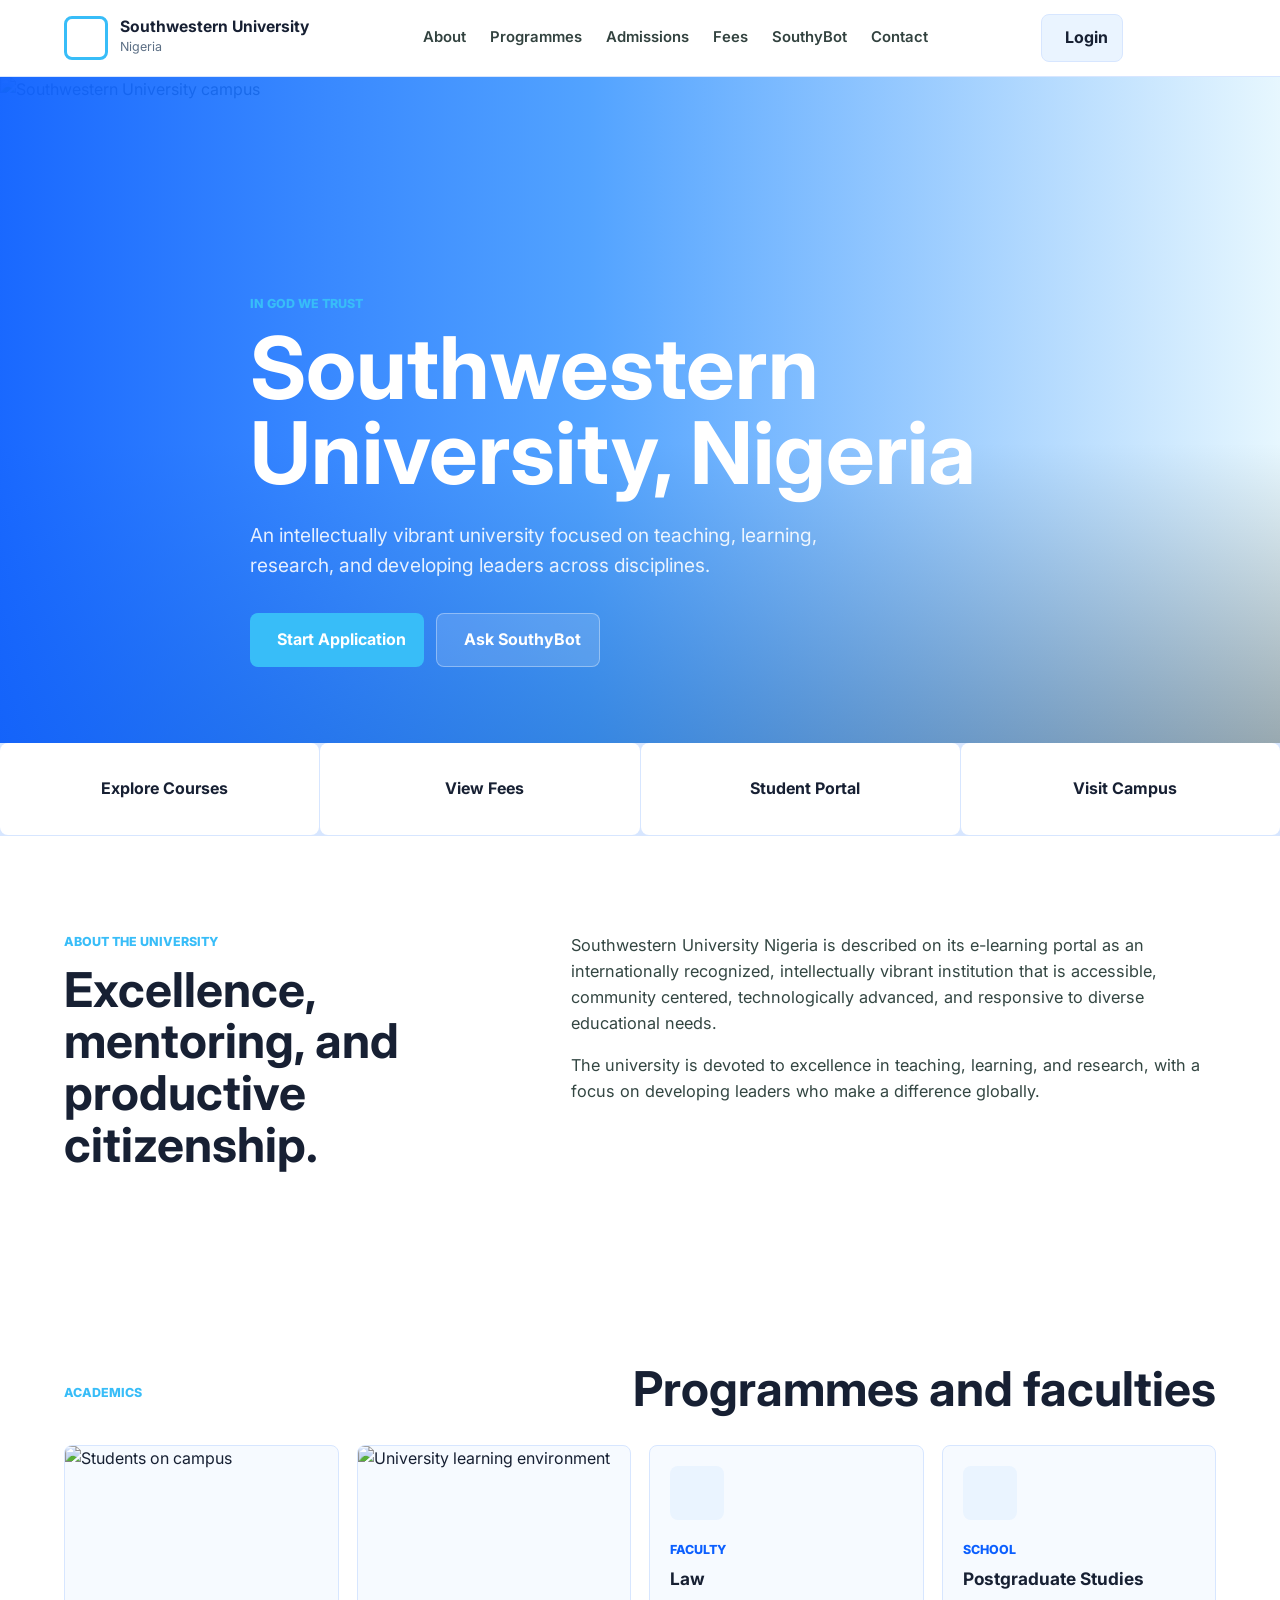
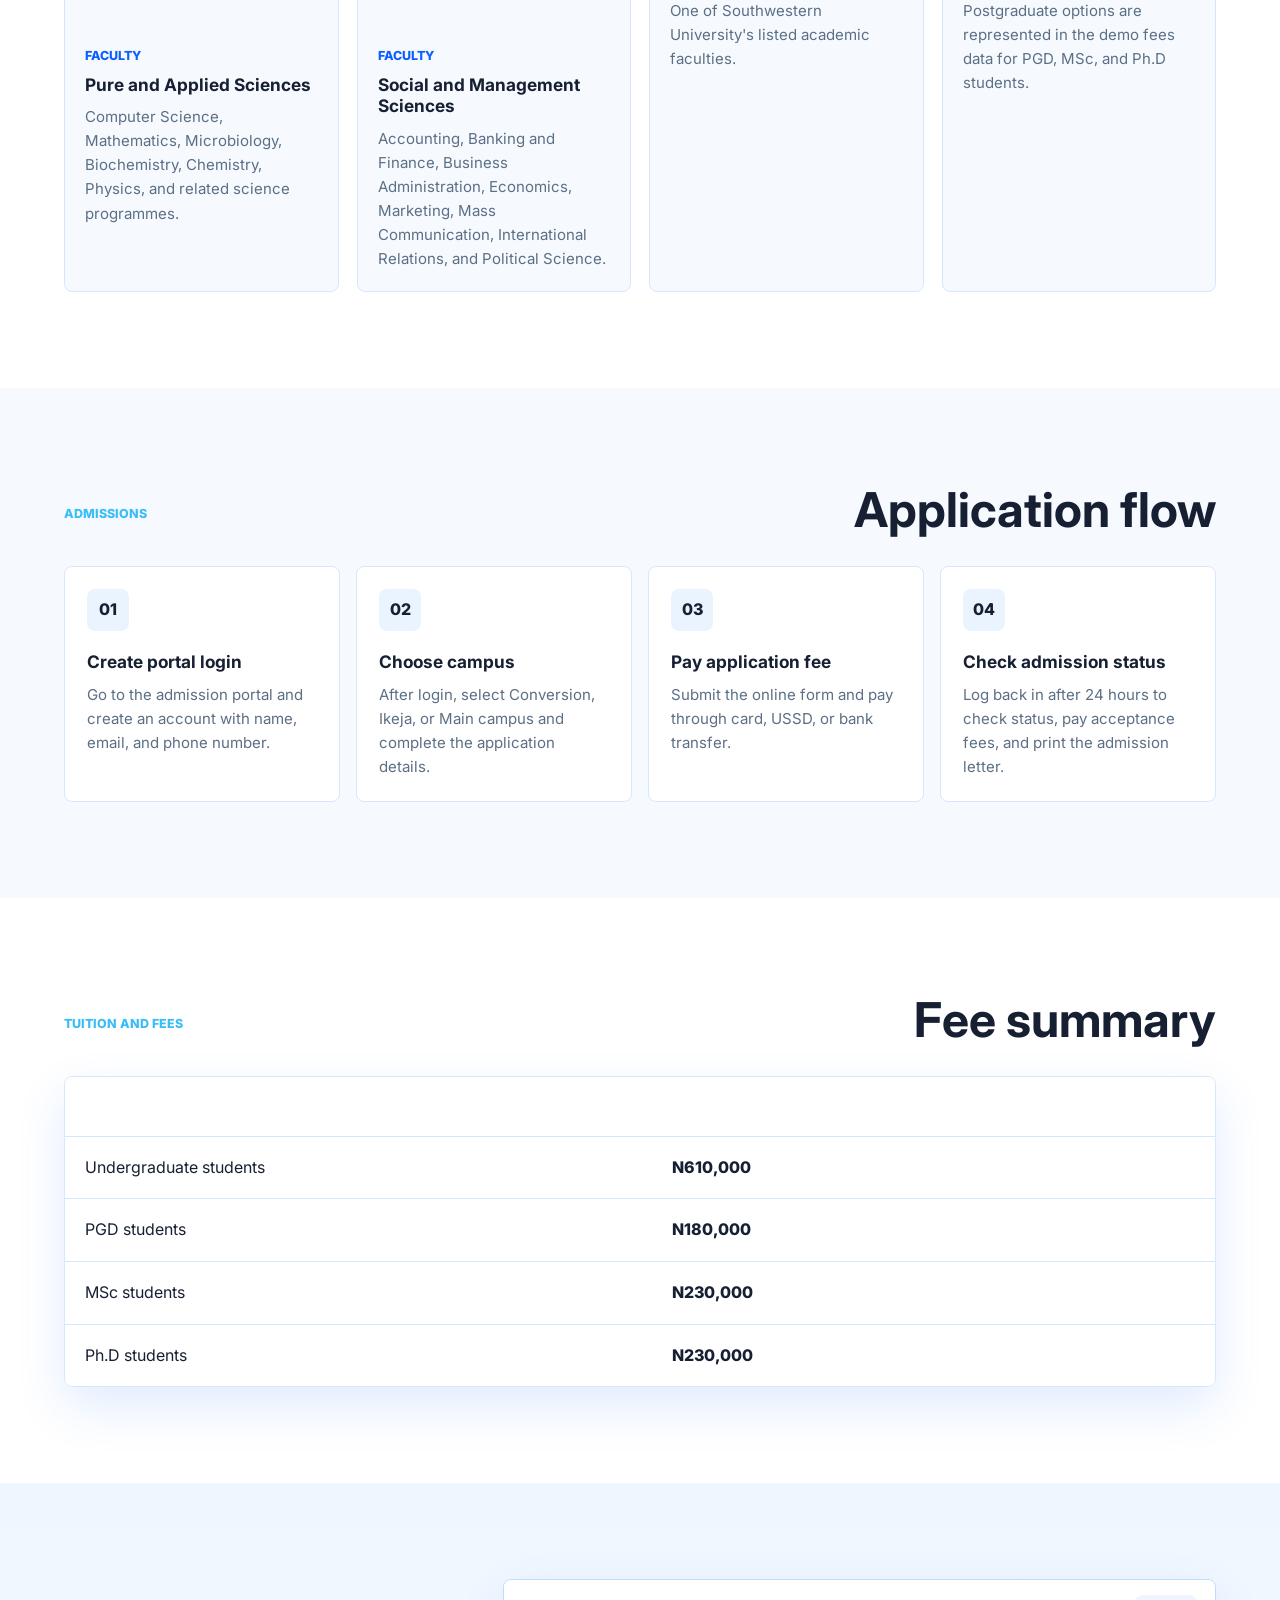
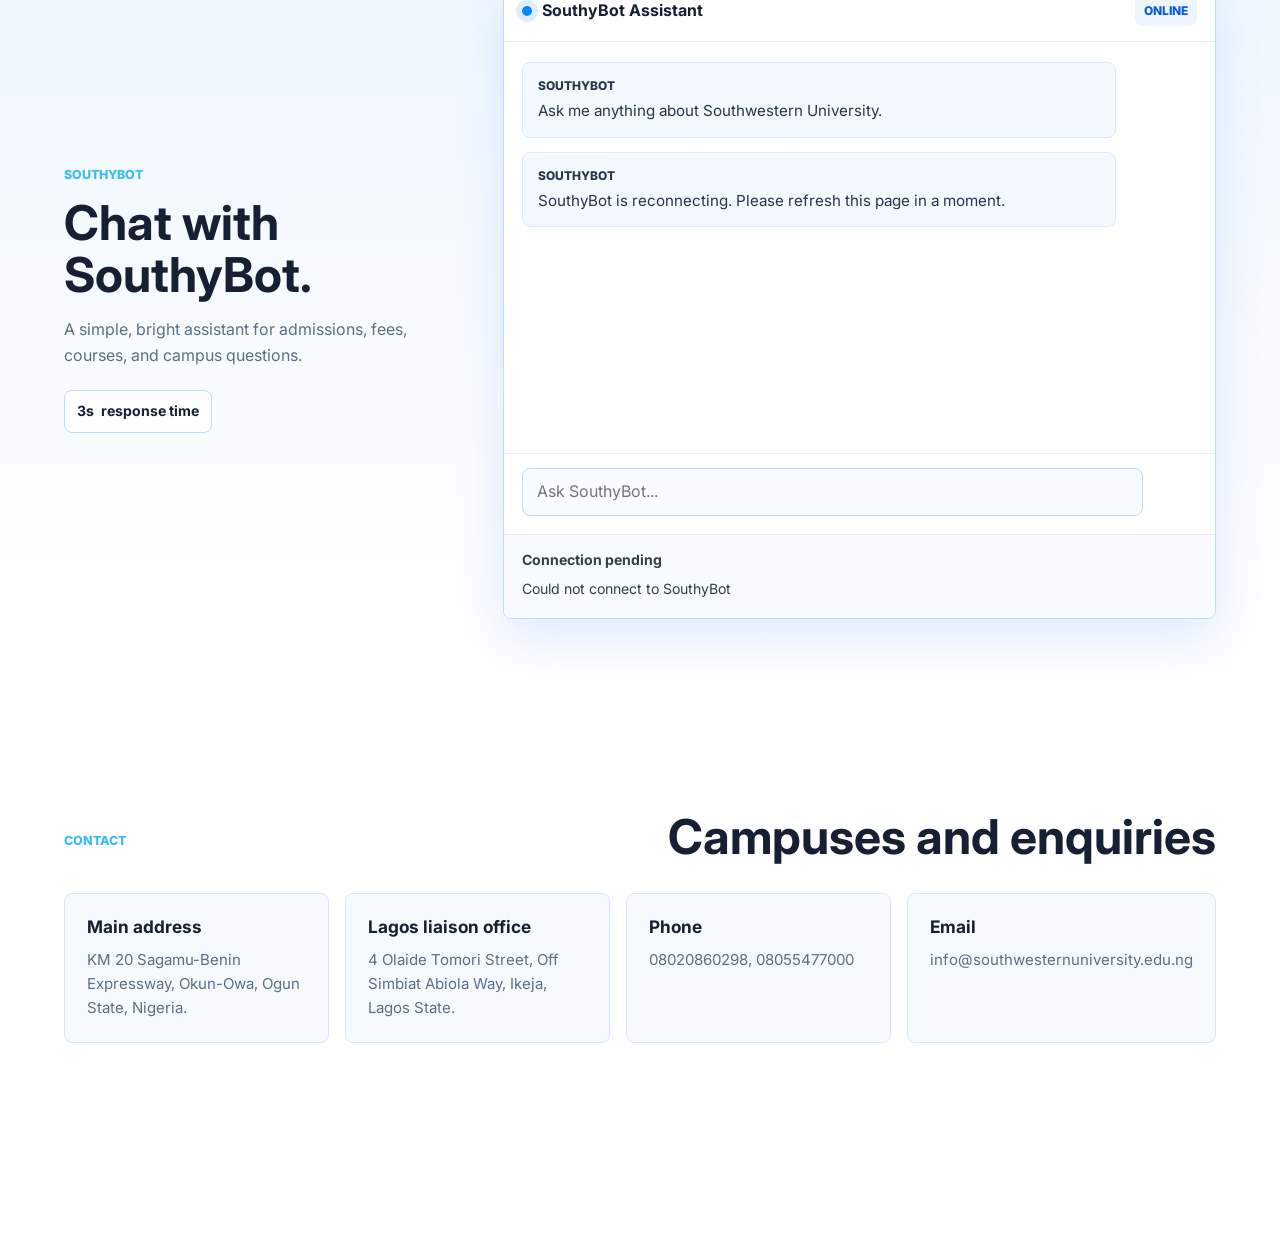
==== index.html @ b20a7223 "Add files via upload" ====
<!doctype html>
<html lang="en">
  <head>
    <meta charset="utf-8" />
    <meta name="viewport" content="width=device-width, initial-scale=1" />
    <title>Southwestern University, Nigeria</title>
    <meta
      name="description"
      content="Demo frontend for Southwestern University, Nigeria with admissions, academics, fees, and SouthyBot."
    />
    <link rel="preconnect" href="https://fonts.googleapis.com" />
    <link rel="preconnect" href="https://fonts.gstatic.com" crossorigin />
    <link
      href="https://fonts.googleapis.com/css2?family=Inter:wght@400;500;600;700;800&display=swap"
      rel="stylesheet"
    />
    <link rel="stylesheet" href="./styles.css" />
  </head>
  <body>
    <header class="site-header" data-header>
      <a class="brand" href="#home" aria-label="Southwestern University home">
        <span class="brand-mark">SU</span>
        <span>
          <strong>Southwestern University</strong>
          <small>Nigeria</small>
        </span>
      </a>

      <button class="icon-button nav-toggle" type="button" aria-label="Open navigation" data-nav-toggle>
        <i data-lucide="menu"></i>
      </button>

      <nav class="site-nav" data-nav>
        <a href="#about">About</a>
        <a href="#programmes">Programmes</a>
        <a href="#admissions">Admissions</a>
        <a href="#fees">Fees</a>
        <a href="#southybot">SouthyBot</a>
        <a href="#contact">Contact</a>
      </nav>

      <div class="header-actions">
        <a class="portal-link" href="./login.html">
          <i data-lucide="log-in"></i>
          Login
        </a>
        <a class="apply-link" href="https://mysun.edu.ng" target="_blank" rel="noreferrer">
          <i data-lucide="external-link"></i>
          Apply
        </a>
      </div>
    </header>

    <main>
      <section class="hero" id="home">
        <img
          class="hero-image"
          src="https://southwesternuniversity.edu.ng/wp-content/uploads/2018/07/home_slide1.jpg"
          alt="Southwestern University campus"
        />
        <div class="hero-overlay"></div>
        <div class="hero-content">
          <p class="eyebrow">In God We Trust</p>
          <h1>Southwestern University, Nigeria</h1>
          <p class="hero-copy">
            An intellectually vibrant university focused on teaching, learning, research,
            and developing leaders across disciplines.
          </p>
          <div class="hero-actions">
            <a class="primary-action" href="https://mysun.edu.ng" target="_blank" rel="noreferrer">
              <i data-lucide="send"></i>
              Start Application
            </a>
            <a class="secondary-action" href="#southybot">
              <i data-lucide="message-circle"></i>
              Ask SouthyBot
            </a>
          </div>
        </div>
      </section>

      <section class="quick-links" aria-label="Quick links">
        <a href="#programmes">
          <i data-lucide="graduation-cap"></i>
          <span>Explore Courses</span>
        </a>
        <a href="#fees">
          <i data-lucide="wallet"></i>
          <span>View Fees</span>
        </a>
        <a href="./login.html">
          <i data-lucide="log-in"></i>
          <span>Student Portal</span>
        </a>
        <a href="#contact">
          <i data-lucide="map-pin"></i>
          <span>Visit Campus</span>
        </a>
      </section>

      <section class="section split-section" id="about">
        <div>
          <p class="section-label">About the University</p>
          <h2>Excellence, mentoring, and productive citizenship.</h2>
        </div>
        <div class="about-copy">
          <p>
            Southwestern University Nigeria is described on its e-learning portal as an
            internationally recognized, intellectually vibrant institution that is
            accessible, community centered, technologically advanced, and responsive to
            diverse educational needs.
          </p>
          <p>
            The university is devoted to excellence in teaching, learning, and research,
            with a focus on developing leaders who make a difference globally.
          </p>
        </div>
      </section>

      <section class="section" id="programmes">
        <div class="section-heading">
          <p class="section-label">Academics</p>
          <h2>Programmes and faculties</h2>
        </div>

        <div class="faculty-grid">
          <article class="faculty-card">
            <img
              src="https://southwesternuniversity.edu.ng/wp-content/uploads/2018/07/feature2.jpg"
              alt="Students on campus"
            />
            <div>
              <span>Faculty</span>
              <h3>Pure and Applied Sciences</h3>
              <p>Computer Science, Mathematics, Microbiology, Biochemistry, Chemistry, Physics, and related science programmes.</p>
            </div>
          </article>

          <article class="faculty-card">
            <img
              src="https://southwesternuniversity.edu.ng/wp-content/uploads/2018/07/home_slide1.jpg"
              alt="University learning environment"
            />
            <div>
              <span>Faculty</span>
              <h3>Social and Management Sciences</h3>
              <p>Accounting, Banking and Finance, Business Administration, Economics, Marketing, Mass Communication, International Relations, and Political Science.</p>
            </div>
          </article>

          <article class="faculty-card text-card">
            <div class="faculty-icon"><i data-lucide="scale"></i></div>
            <div>
              <span>Faculty</span>
              <h3>Law</h3>
              <p>One of Southwestern University's listed academic faculties.</p>
            </div>
          </article>

          <article class="faculty-card text-card">
            <div class="faculty-icon"><i data-lucide="book-open-check"></i></div>
            <div>
              <span>School</span>
              <h3>Postgraduate Studies</h3>
              <p>Postgraduate options are represented in the demo fees data for PGD, MSc, and Ph.D students.</p>
            </div>
          </article>
        </div>
      </section>

      <section class="section admissions-section" id="admissions">
        <div class="section-heading">
          <p class="section-label">Admissions</p>
          <h2>Application flow</h2>
        </div>

        <div class="steps">
          <article>
            <span>01</span>
            <h3>Create portal login</h3>
            <p>Go to the admission portal and create an account with name, email, and phone number.</p>
          </article>
          <article>
            <span>02</span>
            <h3>Choose campus</h3>
            <p>After login, select Conversion, Ikeja, or Main campus and complete the application details.</p>
          </article>
          <article>
            <span>03</span>
            <h3>Pay application fee</h3>
            <p>Submit the online form and pay through card, USSD, or bank transfer.</p>
          </article>
          <article>
            <span>04</span>
            <h3>Check admission status</h3>
            <p>Log back in after 24 hours to check status, pay acceptance fees, and print the admission letter.</p>
          </article>
        </div>
      </section>

      <section class="section fees-section" id="fees">
        <div class="section-heading">
          <p class="section-label">Tuition and Fees</p>
          <h2>Fee summary</h2>
        </div>

        <div class="fee-table-wrap">
          <table>
            <thead>
              <tr>
                <th>Student category</th>
                <th>Tuition per semester</th>
              </tr>
            </thead>
            <tbody>
              <tr>
                <td>Undergraduate students</td>
                <td>N610,000</td>
              </tr>
              <tr>
                <td>PGD students</td>
                <td>N180,000</td>
              </tr>
              <tr>
                <td>MSc students</td>
                <td>N230,000</td>
              </tr>
              <tr>
                <td>Ph.D students</td>
                <td>N230,000</td>
              </tr>
            </tbody>
          </table>
        </div>
      </section>

      <section class="section bot-section" id="southybot">
        <div class="bot-copy">
          <p class="section-label">SouthyBot</p>
          <h2>Chat with SouthyBot.</h2>
          <p>
            A simple, bright assistant for admissions, fees, courses, and campus questions.
          </p>
          <div class="bot-stats" aria-label="SouthyBot status">
            <span><strong>3s</strong> response time</span>
          </div>
        </div>

        <div class="bot-panel" aria-label="SouthyBot demo panel">
          <div class="bot-panel-header">
            <div>
              <span class="status-dot"></span>
              <strong>SouthyBot Assistant</strong>
            </div>
            <span class="bot-mode">online</span>
          </div>
          <div class="chat-window" data-bot-transcript aria-live="polite">
            <article class="chat-message assistant">
              <span>SouthyBot</span>
              <p>Ask me anything about Southwestern University.</p>
            </article>
          </div>
          <div class="bot-suggestions" aria-label="Suggested questions" data-bot-suggestions></div>
          <form class="bot-form" data-bot-form>
            <div class="question-row">
              <input
                id="bot-question"
                name="question"
                type="search"
                placeholder="Ask SouthyBot..."
                autocomplete="off"
                data-bot-question
              />
              <button class="icon-button send-button" type="submit" aria-label="Ask SouthyBot">
                <i data-lucide="send"></i>
              </button>
            </div>
          </form>
          <div class="bot-context" data-bot-context>
            Ask a question to get a helpful response.
          </div>
        </div>
      </section>

      <section class="section contact-section" id="contact">
        <div class="section-heading">
          <p class="section-label">Contact</p>
          <h2>Campuses and enquiries</h2>
        </div>

        <div class="contact-grid">
          <article>
            <i data-lucide="map-pin"></i>
            <h3>Main address</h3>
            <p>KM 20 Sagamu-Benin Expressway, Okun-Owa, Ogun State, Nigeria.</p>
          </article>
          <article>
            <i data-lucide="building-2"></i>
            <h3>Lagos liaison office</h3>
            <p>4 Olaide Tomori Street, Off Simbiat Abiola Way, Ikeja, Lagos State.</p>
          </article>
          <article>
            <i data-lucide="phone"></i>
            <h3>Phone</h3>
            <p>08020860298, 08055477000</p>
          </article>
          <article>
            <i data-lucide="mail"></i>
            <h3>Email</h3>
            <p>info@southwesternuniversity.edu.ng</p>
          </article>
        </div>
      </section>
    </main>

    <footer class="site-footer">
      <div>
        <strong>Southwestern University, Nigeria</strong>
        <p>Demo frontend for the SouthyBot project.</p>
      </div>
      <div class="footer-links">
        <a href="https://southwesternuniversity.edu.ng/" target="_blank" rel="noreferrer">Official site</a>
        <a href="https://mysun.edu.ng" target="_blank" rel="noreferrer">Portal</a>
        <a href="./login.html">Demo login</a>
      </div>
    </footer>

    <script src="./script.js?v=public-ui-2"></script>
    <script
      src="https://unpkg.com/lucide@latest/dist/umd/lucide.min.js"
      async
      onload="window.lucide && window.lucide.createIcons()"
    ></script>
  </body>
</html>
---- styles.css ----
:root {
  --blue-900: #0b5fff;
  --blue-700: #006fe6;
  --gold-500: #38bdf8;
  --gold-100: #eaf4ff;
  --blue-700: #0b5fff;
  --ink: #172033;
  --muted: #5c6f85;
  --line: #d7e6ff;
  --paper: #ffffff;
  --surface: #f6faff;
  --shadow: 0 20px 50px rgba(11, 95, 255, 0.12);
}

* {
  box-sizing: border-box;
}

html {
  scroll-behavior: smooth;
}

body {
  margin: 0;
  color: var(--ink);
  background: var(--paper);
  font-family: "Inter", Arial, sans-serif;
  line-height: 1.6;
}

a {
  color: inherit;
  text-decoration: none;
}

img {
  display: block;
  max-width: 100%;
}

button,
input {
  font: inherit;
}

.site-header {
  position: sticky;
  top: 0;
  z-index: 50;
  display: grid;
  grid-template-columns: auto 1fr auto;
  align-items: center;
  gap: 24px;
  padding: 14px clamp(18px, 5vw, 64px);
  background: rgba(255, 255, 255, 0.92);
  border-bottom: 1px solid var(--line);
  backdrop-filter: blur(18px);
}

.brand {
  display: inline-flex;
  align-items: center;
  gap: 12px;
  min-width: 220px;
}

.brand-mark {
  display: grid;
  width: 44px;
  height: 44px;
  place-items: center;
  color: #ffffff;
  background: var(--green-900);
  border: 3px solid var(--gold-500);
  border-radius: 8px;
  font-weight: 800;
}

.brand strong,
.brand small {
  display: block;
}

.brand strong {
  font-size: 0.98rem;
  line-height: 1.2;
}

.brand small {
  color: var(--muted);
  font-size: 0.78rem;
}

.site-nav {
  display: flex;
  align-items: center;
  justify-content: center;
  gap: clamp(12px, 2vw, 24px);
  color: #32423f;
  font-size: 0.93rem;
  font-weight: 600;
}

.site-nav a {
  padding: 8px 0;
}

.site-nav a:hover,
.site-nav a:focus-visible {
  color: var(--green-700);
}

.header-actions,
.apply-link,
.portal-link,
.primary-action,
.secondary-action,
.quick-links a {
  display: inline-flex;
  align-items: center;
  justify-content: center;
  gap: 9px;
  border-radius: 8px;
  font-weight: 700;
}

.header-actions {
  gap: 10px;
}

.apply-link {
  padding: 10px 14px;
  color: #ffffff;
  background: var(--green-900);
}

.portal-link {
  padding: 10px 14px;
  color: var(--green-900);
  background: var(--gold-100);
  border: 1px solid var(--line);
}

.apply-link svg,
.portal-link svg,
.primary-action svg,
.secondary-action svg,
.quick-links svg,
.icon-button svg {
  width: 18px;
  height: 18px;
  stroke-width: 2.2;
}

.icon-button {
  display: inline-grid;
  width: 44px;
  height: 44px;
  place-items: center;
  color: var(--ink);
  background: var(--surface);
  border: 1px solid var(--line);
  border-radius: 8px;
  cursor: pointer;
}

.nav-toggle {
  display: none;
}

.hero {
  position: relative;
  min-height: 74vh;
  display: grid;
  align-items: end;
  overflow: hidden;
  background:
    linear-gradient(135deg, var(--green-900), #0077ff 45%, #38bdf8),
    var(--green-900);
}

.hero-image {
  position: absolute;
  inset: 0;
  width: 100%;
  height: 100%;
  object-fit: cover;
  opacity: 0.62;
}

.hero-overlay {
  position: absolute;
  inset: 0;
  background:
    linear-gradient(90deg, rgba(11, 95, 255, 0.94) 0%, rgba(0, 119, 255, 0.68) 46%, rgba(56, 189, 248, 0.12) 100%),
    linear-gradient(0deg, rgba(0, 0, 0, 0.35), transparent 45%);
}

.hero-content {
  position: relative;
  z-index: 1;
  width: min(780px, calc(100% - 36px));
  margin: 0 auto;
  padding: 92px 0 76px;
  color: #ffffff;
}

.eyebrow,
.section-label {
  margin: 0 0 12px;
  color: var(--gold-500);
  font-size: 0.78rem;
  font-weight: 800;
  text-transform: uppercase;
  letter-spacing: 0;
}

.hero h1 {
  max-width: 760px;
  margin: 0;
  font-size: clamp(2.4rem, 8vw, 5.4rem);
  line-height: 0.98;
}

.hero-copy {
  max-width: 620px;
  margin: 24px 0 0;
  color: rgba(255, 255, 255, 0.88);
  font-size: clamp(1rem, 2.4vw, 1.2rem);
}

.hero-actions {
  display: flex;
  flex-wrap: wrap;
  gap: 12px;
  margin-top: 32px;
}

.primary-action,
.secondary-action {
  min-height: 48px;
  padding: 13px 18px;
}

.primary-action {
  color: var(--green-900);
  background: var(--gold-500);
}

.secondary-action {
  color: #ffffff;
  background: rgba(255, 255, 255, 0.14);
  border: 1px solid rgba(255, 255, 255, 0.35);
}

.quick-links {
  display: grid;
  grid-template-columns: repeat(4, 1fr);
  gap: 1px;
  background: var(--line);
  border-bottom: 1px solid var(--line);
}

.quick-links a {
  min-height: 92px;
  color: var(--green-900);
  background: #ffffff;
  transition: background 160ms ease, color 160ms ease;
}

.quick-links a:hover,
.quick-links a:focus-visible {
  color: #ffffff;
  background: var(--green-700);
}

.section {
  padding: clamp(56px, 8vw, 96px) clamp(18px, 5vw, 64px);
}

.split-section {
  display: grid;
  grid-template-columns: minmax(240px, 0.8fr) minmax(0, 1.2fr);
  gap: clamp(28px, 6vw, 80px);
  align-items: start;
}

.section h2 {
  max-width: 760px;
  margin: 0;
  color: var(--green-900);
  font-size: clamp(1.8rem, 4vw, 3rem);
  line-height: 1.08;
}

.about-copy {
  display: grid;
  gap: 16px;
  color: #334642;
  font-size: 1.02rem;
}

.about-copy p {
  margin: 0;
}

.section-heading {
  display: flex;
  justify-content: space-between;
  align-items: end;
  gap: 24px;
  margin-bottom: 30px;
}

.faculty-grid {
  display: grid;
  grid-template-columns: repeat(4, 1fr);
  gap: 18px;
}

.faculty-card {
  min-height: 100%;
  overflow: hidden;
  background: var(--surface);
  border: 1px solid var(--line);
  border-radius: 8px;
}

.faculty-card img {
  width: 100%;
  height: 180px;
  object-fit: cover;
  background: var(--green-900);
}

.faculty-card div:last-child {
  padding: 20px;
}

.faculty-card span {
  display: block;
  margin-bottom: 8px;
  color: var(--blue-700);
  font-size: 0.78rem;
  font-weight: 800;
  text-transform: uppercase;
}

.faculty-card h3,
.steps h3,
.contact-grid h3 {
  margin: 0;
  color: var(--green-900);
  font-size: 1.08rem;
  line-height: 1.25;
}

.faculty-card p,
.steps p,
.contact-grid p {
  margin: 10px 0 0;
  color: var(--muted);
  font-size: 0.94rem;
}

.text-card {
  display: grid;
  align-content: start;
  padding-top: 20px;
}

.faculty-icon {
  display: grid;
  width: 54px;
  height: 54px;
  place-items: center;
  margin: 0 20px;
  color: var(--green-900);
  background: var(--gold-100);
  border-radius: 8px;
}

.faculty-icon svg {
  width: 24px;
  height: 24px;
}

.admissions-section,
.bot-section {
  background: var(--surface);
}

.steps {
  display: grid;
  grid-template-columns: repeat(4, 1fr);
  gap: 16px;
  counter-reset: step;
}

.steps article {
  padding: 22px;
  background: #ffffff;
  border: 1px solid var(--line);
  border-radius: 8px;
}

.steps span {
  display: inline-grid;
  width: 42px;
  height: 42px;
  place-items: center;
  margin-bottom: 20px;
  color: var(--green-900);
  background: var(--gold-100);
  border-radius: 8px;
  font-weight: 800;
}

.fees-section {
  background: #ffffff;
}

.fee-table-wrap {
  overflow: auto;
  border: 1px solid var(--line);
  border-radius: 8px;
  box-shadow: var(--shadow);
}

table {
  width: 100%;
  min-width: 560px;
  border-collapse: collapse;
  background: #ffffff;
}

th,
td {
  padding: 18px 20px;
  text-align: left;
  border-bottom: 1px solid var(--line);
}

th {
  color: #ffffff;
  background: var(--green-900);
  font-size: 0.9rem;
  text-transform: uppercase;
}

tbody tr:last-child td {
  border-bottom: 0;
}

td:last-child {
  color: var(--green-900);
  font-weight: 800;
}

.bot-section {
  display: grid;
  grid-template-columns: minmax(240px, 0.68fr) minmax(320px, 1.32fr);
  gap: clamp(24px, 6vw, 72px);
  align-items: center;
  background:
    linear-gradient(180deg, #eef6ff 0%, #ffffff 100%);
}

.bot-copy p:not(.section-label) {
  max-width: 600px;
  color: var(--muted);
}

.bot-stats {
  display: flex;
  flex-wrap: wrap;
  gap: 10px;
  margin-top: 22px;
}

.bot-stats span {
  display: inline-flex;
  align-items: center;
  gap: 7px;
  padding: 9px 12px;
  color: var(--green-900);
  background: rgba(255, 255, 255, 0.86);
  border: 1px solid #bfdbfe;
  border-radius: 8px;
  font-size: 0.88rem;
  font-weight: 700;
}

.bot-panel {
  display: grid;
  grid-template-rows: auto minmax(320px, 1fr) auto auto;
  min-height: 640px;
  padding: 0;
  background: #ffffff;
  border: 1px solid #bfdbfe;
  border-radius: 8px;
  box-shadow: var(--shadow);
  overflow: hidden;
}

.bot-panel-header {
  display: flex;
  align-items: center;
  justify-content: space-between;
  gap: 14px;
  min-height: 62px;
  padding: 0 18px;
  color: var(--green-900);
  background: #ffffff;
  border-bottom: 1px solid #e1ecff;
}

.bot-panel-header div {
  display: inline-flex;
  align-items: center;
  gap: 10px;
}

.bot-mode {
  padding: 6px 9px;
  color: #075bd8;
  background: #eef5ff;
  border-radius: 8px;
  font-size: 0.75rem;
  font-weight: 800;
  text-transform: uppercase;
}

.status-dot {
  width: 10px;
  height: 10px;
  background: #0b84ff;
  border-radius: 999px;
  box-shadow: 0 0 0 6px rgba(11, 132, 255, 0.14);
}

.bot-suggestions {
  display: flex;
  flex-wrap: wrap;
  gap: 8px;
  padding: 12px 18px 0;
}

.bot-suggestions button {
  min-height: 34px;
  padding: 7px 10px;
  color: var(--green-900);
  background: #f8fbff;
  border: 1px solid #cfe2ff;
  border-radius: 8px;
  cursor: pointer;
  font-size: 0.82rem;
  font-weight: 700;
}

.bot-suggestions button:hover,
.bot-suggestions button:focus-visible {
  color: #ffffff;
  background: var(--green-700);
  border-color: var(--green-700);
}

.bot-suggestions button:disabled {
  cursor: not-allowed;
  opacity: 0.62;
}

.chat-window {
  height: 388px;
  overflow: auto;
  display: grid;
  align-content: start;
  gap: 14px;
  padding: 20px 18px;
  background: #ffffff;
  border: 0;
}

.chat-message {
  width: min(88%, 620px);
  padding: 13px 15px;
  border-radius: 8px;
  font-size: 0.95rem;
}

.chat-message span {
  display: block;
  margin-bottom: 4px;
  font-size: 0.75rem;
  font-weight: 800;
  text-transform: uppercase;
}

.chat-message p {
  margin: 0;
  white-space: pre-line;
}

.chat-message.assistant {
  color: #26364b;
  background: #f4f8ff;
  border: 1px solid #dbeafe;
}

.chat-message.assistant span {
  color: var(--green-900);
}

.chat-message.user {
  justify-self: end;
  color: #ffffff;
  background: var(--green-900);
}

.chat-message.user span {
  color: rgba(255, 255, 255, 0.76);
}

.chat-message.thinking {
  width: auto;
}

.typing-dots {
  display: inline-flex;
  gap: 5px;
  align-items: center;
}

.typing-dots i {
  width: 7px;
  height: 7px;
  background: var(--green-900);
  border-radius: 999px;
  animation: botPulse 1.1s infinite ease-in-out;
}

.typing-dots i:nth-child(2) {
  animation-delay: 0.16s;
}

.typing-dots i:nth-child(3) {
  animation-delay: 0.32s;
}

@keyframes botPulse {
  0%,
  80%,
  100% {
    opacity: 0.3;
    transform: translateY(0);
  }

  40% {
    opacity: 1;
    transform: translateY(-3px);
  }
}

.bot-form {
  padding: 14px 18px 18px;
  background: #ffffff;
  border-top: 1px solid #e1ecff;
}

.question-row {
  display: grid;
  grid-template-columns: 1fr auto;
  gap: 10px;
}

.question-row input {
  min-width: 0;
  width: 100%;
  min-height: 48px;
  padding: 0 14px;
  color: var(--ink);
  background: #f8fbff;
  border: 1px solid #bfdbfe;
  border-radius: 8px;
}

.question-row input:focus {
  border-color: var(--green-900);
  box-shadow: 0 0 0 4px rgba(11, 95, 255, 0.12);
  outline: 0;
}

.send-button {
  color: #ffffff;
  background: var(--green-900);
  border-color: var(--green-900);
}

.bot-panel.is-busy .send-button,
.bot-panel.is-busy .question-row input {
  opacity: 0.72;
}

.send-button:disabled {
  cursor: not-allowed;
}

.bot-context {
  min-height: 82px;
  padding: 14px 18px 18px;
  color: #31423f;
  background: #f8fbff;
  border-top: 1px solid #e1ecff;
  font-size: 0.88rem;
}

.bot-context strong {
  display: block;
  margin-bottom: 6px;
  color: var(--green-900);
}

.bot-context ul {
  display: grid;
  gap: 8px;
  margin: 8px 0 0;
  padding: 0;
  list-style: none;
}

.bot-context li {
  padding: 10px;
  background: #ffffff;
  border: 1px solid #dbeafe;
  border-radius: 8px;
}

.bot-context li p {
  margin: 6px 0 0;
  color: var(--muted);
}

.bot-context span {
  display: inline-flex;
  margin-bottom: 8px;
  padding: 4px 8px;
  color: var(--blue-700);
  background: #eaf4ff;
  border-radius: 8px;
  font-size: 0.75rem;
  font-weight: 800;
  text-transform: uppercase;
}

.contact-grid {
  display: grid;
  grid-template-columns: repeat(4, 1fr);
  gap: 16px;
}

.contact-grid article {
  padding: 22px;
  background: var(--surface);
  border: 1px solid var(--line);
  border-radius: 8px;
}

.contact-grid svg {
  width: 24px;
  height: 24px;
  margin-bottom: 16px;
  color: var(--gold-500);
}

.site-footer {
  display: flex;
  justify-content: space-between;
  gap: 24px;
  padding: 28px clamp(18px, 5vw, 64px);
  color: rgba(255, 255, 255, 0.82);
  background: var(--green-900);
}

.site-footer strong {
  color: #ffffff;
}

.site-footer p {
  margin: 6px 0 0;
}

.footer-links {
  display: flex;
  align-items: center;
  gap: 18px;
  font-weight: 700;
}

.footer-links a:hover,
.footer-links a:focus-visible {
  color: var(--gold-500);
}

@media (max-width: 1040px) {
  .site-header {
    grid-template-columns: auto auto;
  }

  .nav-toggle {
    display: inline-grid;
    justify-self: end;
  }

  .site-nav,
  .header-actions {
    display: none;
  }

  .site-nav.is-open {
    display: grid;
    grid-column: 1 / -1;
    grid-template-columns: repeat(3, 1fr);
    justify-content: stretch;
    gap: 8px;
    padding-top: 12px;
  }

  .site-nav.is-open a {
    padding: 10px;
    background: var(--surface);
    border-radius: 8px;
  }

  .quick-links,
  .bot-suggestions,
  .faculty-grid,
  .steps,
  .contact-grid {
    grid-template-columns: repeat(2, 1fr);
  }

  .split-section,
  .bot-section {
    grid-template-columns: 1fr;
  }
}

@media (max-width: 680px) {
  .site-header {
    padding: 12px 16px;
  }

  .brand {
    min-width: 0;
  }

  .brand strong {
    max-width: 180px;
    font-size: 0.88rem;
  }

  .site-nav.is-open,
  .quick-links,
  .bot-suggestions,
  .faculty-grid,
  .steps,
  .contact-grid {
    grid-template-columns: 1fr;
  }

  .hero {
    min-height: 74svh;
  }

  .hero-content {
    width: calc(100% - 32px);
    padding-bottom: 48px;
  }

  .hero-actions {
    align-items: stretch;
    flex-direction: column;
  }

  .quick-links a {
    min-height: 68px;
  }

  .section-heading,
  .site-footer {
    align-items: flex-start;
    flex-direction: column;
  }

  .faculty-card img {
    height: 210px;
  }
}

.login-message.is-error {
  color: #b42318;
}

.login-message.is-success {
  color: #087443;
}

.login-submit:disabled {
  cursor: not-allowed;
  opacity: 0.72;
}

.login-page {
  min-height: 100vh;
  background: var(--surface);
}

.login-shell {
  min-height: 100vh;
  display: grid;
  grid-template-columns: minmax(360px, 0.9fr) minmax(360px, 1.1fr);
}

.login-media {
  position: relative;
  min-height: 100vh;
  overflow: hidden;
  color: #ffffff;
  background: var(--green-900);
}

.login-media img {
  position: absolute;
  inset: 0;
  width: 100%;
  height: 100%;
  object-fit: cover;
  opacity: 0.58;
}

.login-media-overlay {
  position: absolute;
  inset: 0;
  background:
    linear-gradient(180deg, rgba(11, 95, 255, 0.9), rgba(0, 119, 255, 0.5)),
    linear-gradient(90deg, rgba(11, 95, 255, 0.86), rgba(56, 189, 248, 0.24));
}

.login-media-content {
  position: relative;
  z-index: 1;
  min-height: 100vh;
  display: flex;
  flex-direction: column;
  justify-content: space-between;
  gap: 40px;
  padding: clamp(28px, 5vw, 56px);
}

.login-brand {
  color: #ffffff;
}

.login-brand small {
  color: rgba(255, 255, 255, 0.8);
}

.login-media h1 {
  max-width: 620px;
  margin: 0;
  font-size: clamp(2.1rem, 5.4vw, 4.4rem);
  line-height: 1.02;
}

.login-media p:not(.eyebrow) {
  max-width: 560px;
  margin: 20px 0 0;
  color: rgba(255, 255, 255, 0.88);
  font-size: 1.04rem;
}

.login-panel {
  display: grid;
  align-items: center;
  padding: clamp(22px, 5vw, 64px);
}

.login-card {
  width: min(100%, 520px);
  margin: 0 auto;
  padding: clamp(22px, 4vw, 34px);
  background: #ffffff;
  border: 1px solid #bfdbfe;
  border-radius: 8px;
  box-shadow: var(--shadow);
}

.login-card-header {
  margin-bottom: 22px;
}

.back-link {
  display: inline-flex;
  align-items: center;
  gap: 8px;
  margin-bottom: 22px;
  color: var(--muted);
  font-size: 0.92rem;
  font-weight: 700;
}

.back-link svg {
  width: 17px;
  height: 17px;
}

.login-card h2 {
  margin: 0;
  color: var(--green-900);
  font-size: clamp(1.8rem, 4vw, 2.5rem);
  line-height: 1.1;
}

.role-tabs {
  display: grid;
  grid-template-columns: repeat(3, 1fr);
  gap: 8px;
  margin-bottom: 22px;
}

.role-tab {
  min-height: 46px;
  display: inline-flex;
  align-items: center;
  justify-content: center;
  gap: 8px;
  color: var(--green-900);
  background: #f8fbff;
  border: 1px solid #cfe2ff;
  border-radius: 8px;
  cursor: pointer;
  font-weight: 800;
}

.role-tab.is-active {
  color: #ffffff;
  background: var(--green-900);
  border-color: var(--green-900);
}

.role-tab svg {
  width: 18px;
  height: 18px;
}

.login-form {
  display: grid;
  gap: 16px;
}

.field {
  display: grid;
  gap: 8px;
  color: var(--muted);
  font-size: 0.9rem;
  font-weight: 700;
}

.field-control {
  min-height: 52px;
  display: grid;
  grid-template-columns: auto 1fr auto;
  align-items: center;
  gap: 10px;
  padding: 0 14px;
  background: #f8fbff;
  border: 1px solid #bfdbfe;
  border-radius: 8px;
}

.field-control:focus-within {
  border-color: var(--green-900);
  box-shadow: 0 0 0 4px rgba(11, 95, 255, 0.12);
}

.field-control svg {
  width: 19px;
  height: 19px;
  color: var(--green-900);
}

.field-control input {
  width: 100%;
  min-width: 0;
  border: 0;
  outline: 0;
  color: var(--ink);
  background: transparent;
}

.field-icon-button {
  display: grid;
  width: 36px;
  height: 36px;
  place-items: center;
  color: var(--green-900);
  background: transparent;
  border: 0;
  border-radius: 8px;
  cursor: pointer;
}

.field-icon-button:hover,
.field-icon-button:focus-visible {
  background: #ffffff;
}

.form-options {
  display: flex;
  align-items: center;
  justify-content: space-between;
  gap: 14px;
  color: var(--muted);
  font-size: 0.9rem;
  font-weight: 700;
}

.remember {
  display: inline-flex;
  align-items: center;
  gap: 8px;
}

.remember input {
  width: 17px;
  height: 17px;
  accent-color: var(--green-900);
}

.form-options a,
.login-card-footer a {
  color: var(--green-900);
}

.login-submit {
  min-height: 52px;
  display: inline-flex;
  align-items: center;
  justify-content: center;
  gap: 10px;
  color: #ffffff;
  background: var(--green-900);
  border: 0;
  border-radius: 8px;
  cursor: pointer;
  font-weight: 800;
}

.login-submit svg {
  width: 19px;
  height: 19px;
}

.login-message {
  min-height: 24px;
  margin: 0;
  color: var(--green-900);
  font-size: 0.92rem;
  font-weight: 700;
}

.login-card-footer {
  display: flex;
  justify-content: center;
  gap: 8px;
  margin-top: 22px;
  padding-top: 20px;
  color: var(--muted);
  border-top: 1px solid var(--line);
  font-size: 0.92rem;
  font-weight: 700;
  text-align: center;
}

@media (max-width: 900px) {
  .login-shell {
    grid-template-columns: 1fr;
  }

  .login-media,
  .login-media-content {
    min-height: 420px;
  }
}

@media (max-width: 560px) {
  .login-panel {
    padding: 18px;
  }

  .role-tabs {
    grid-template-columns: 1fr;
  }

  .form-options,
  .login-card-footer {
    align-items: flex-start;
    flex-direction: column;
  }
}
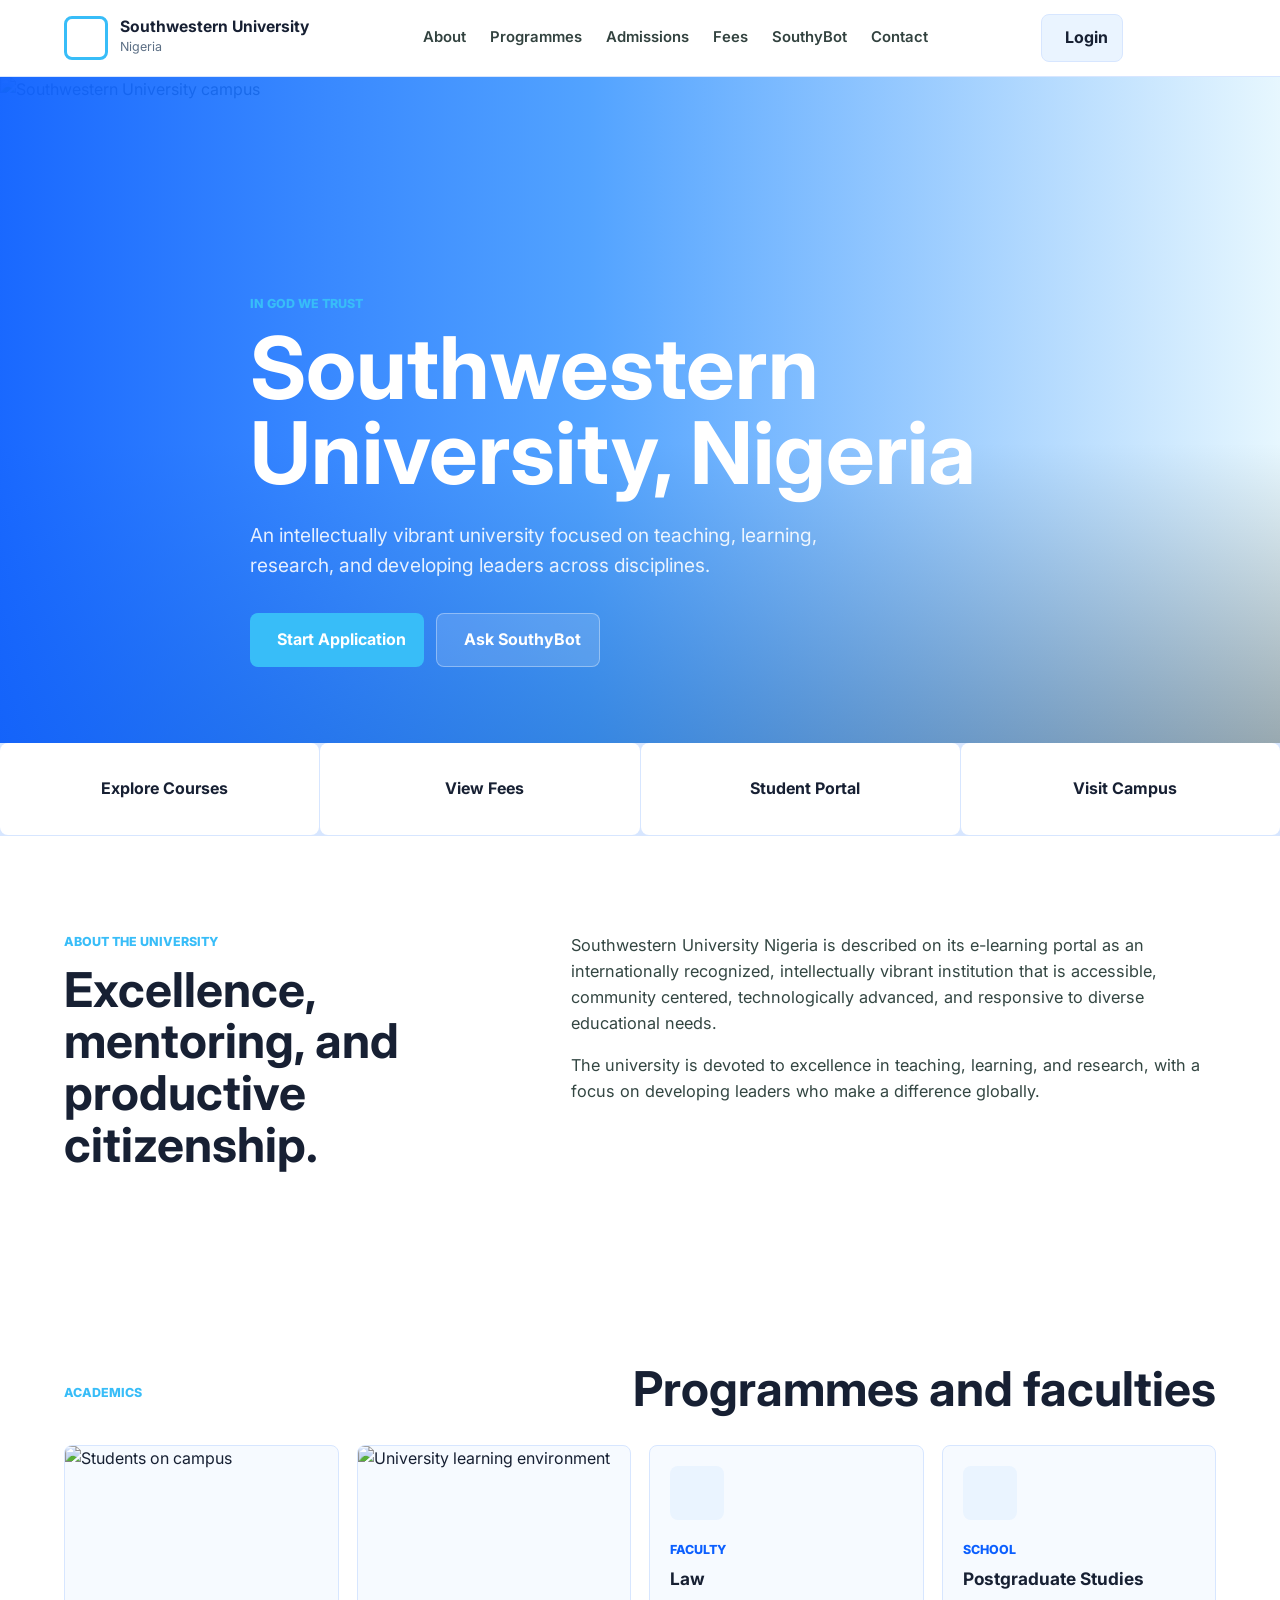
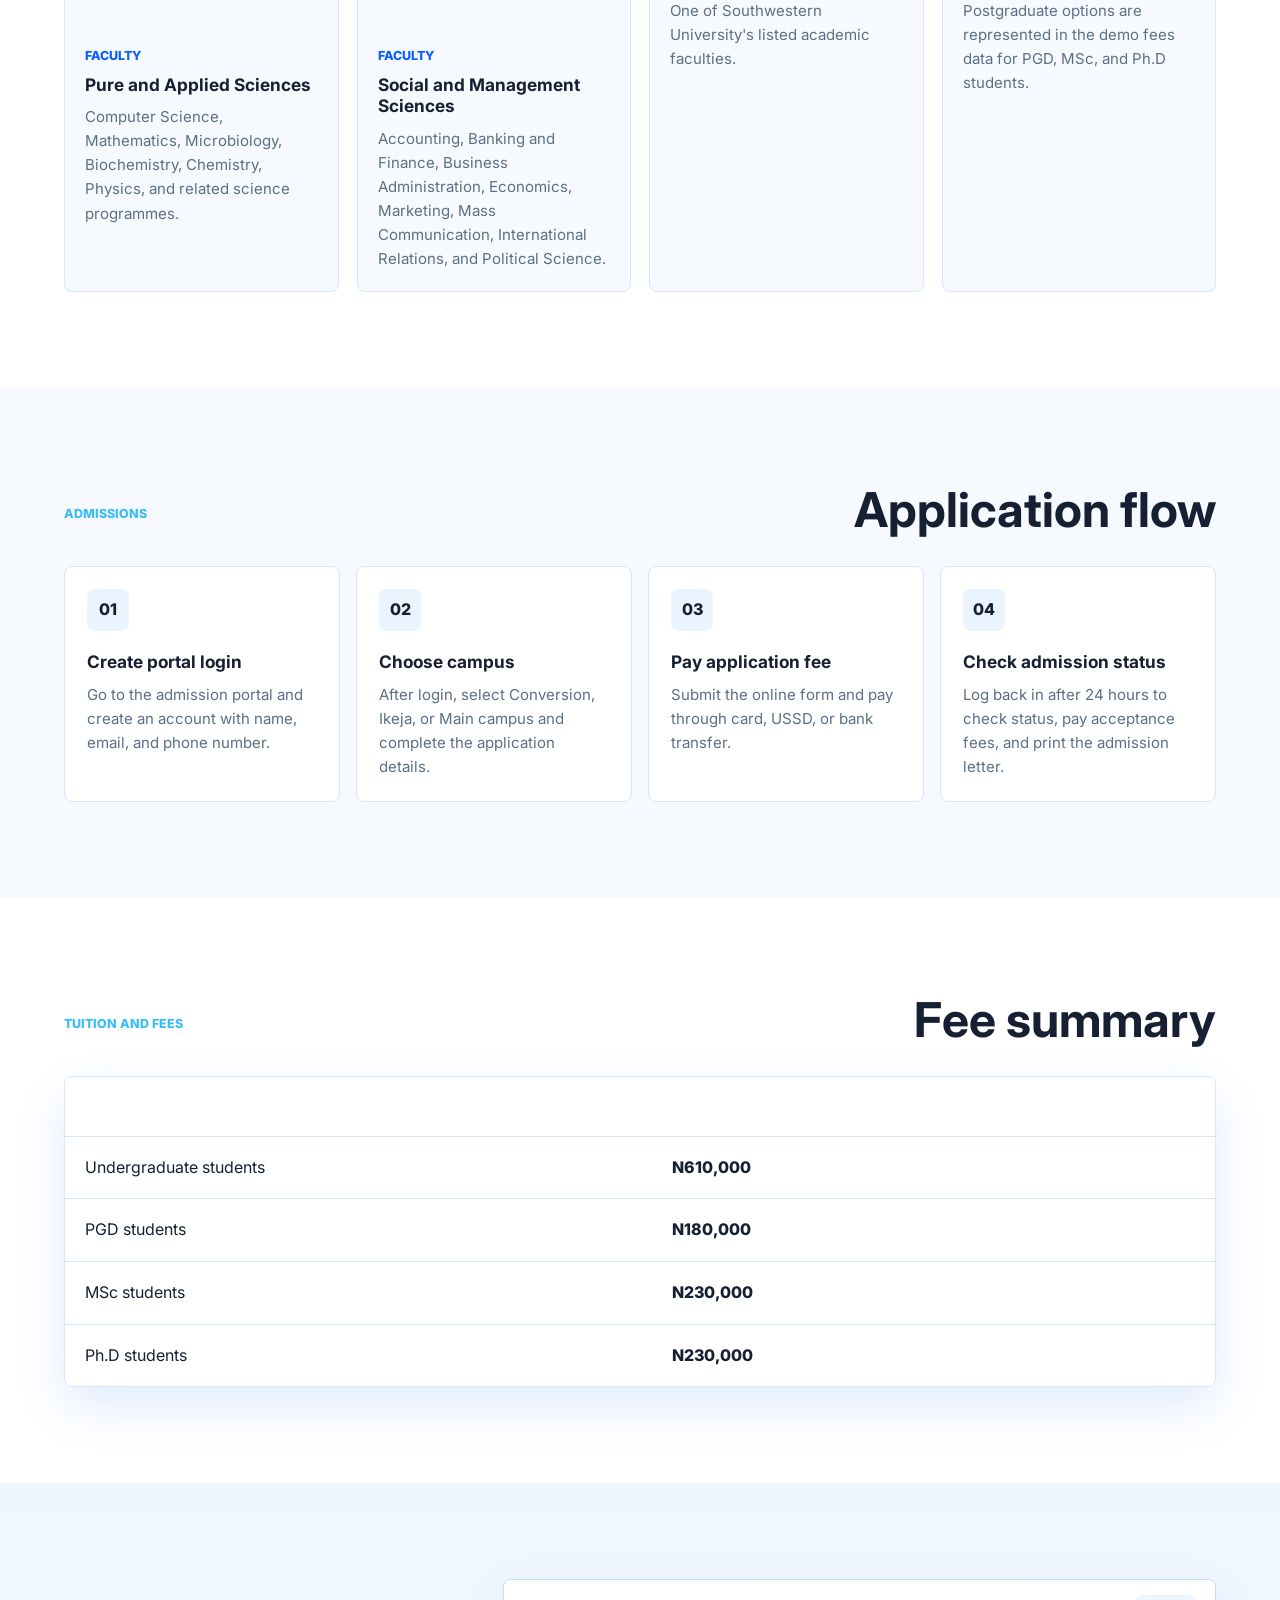
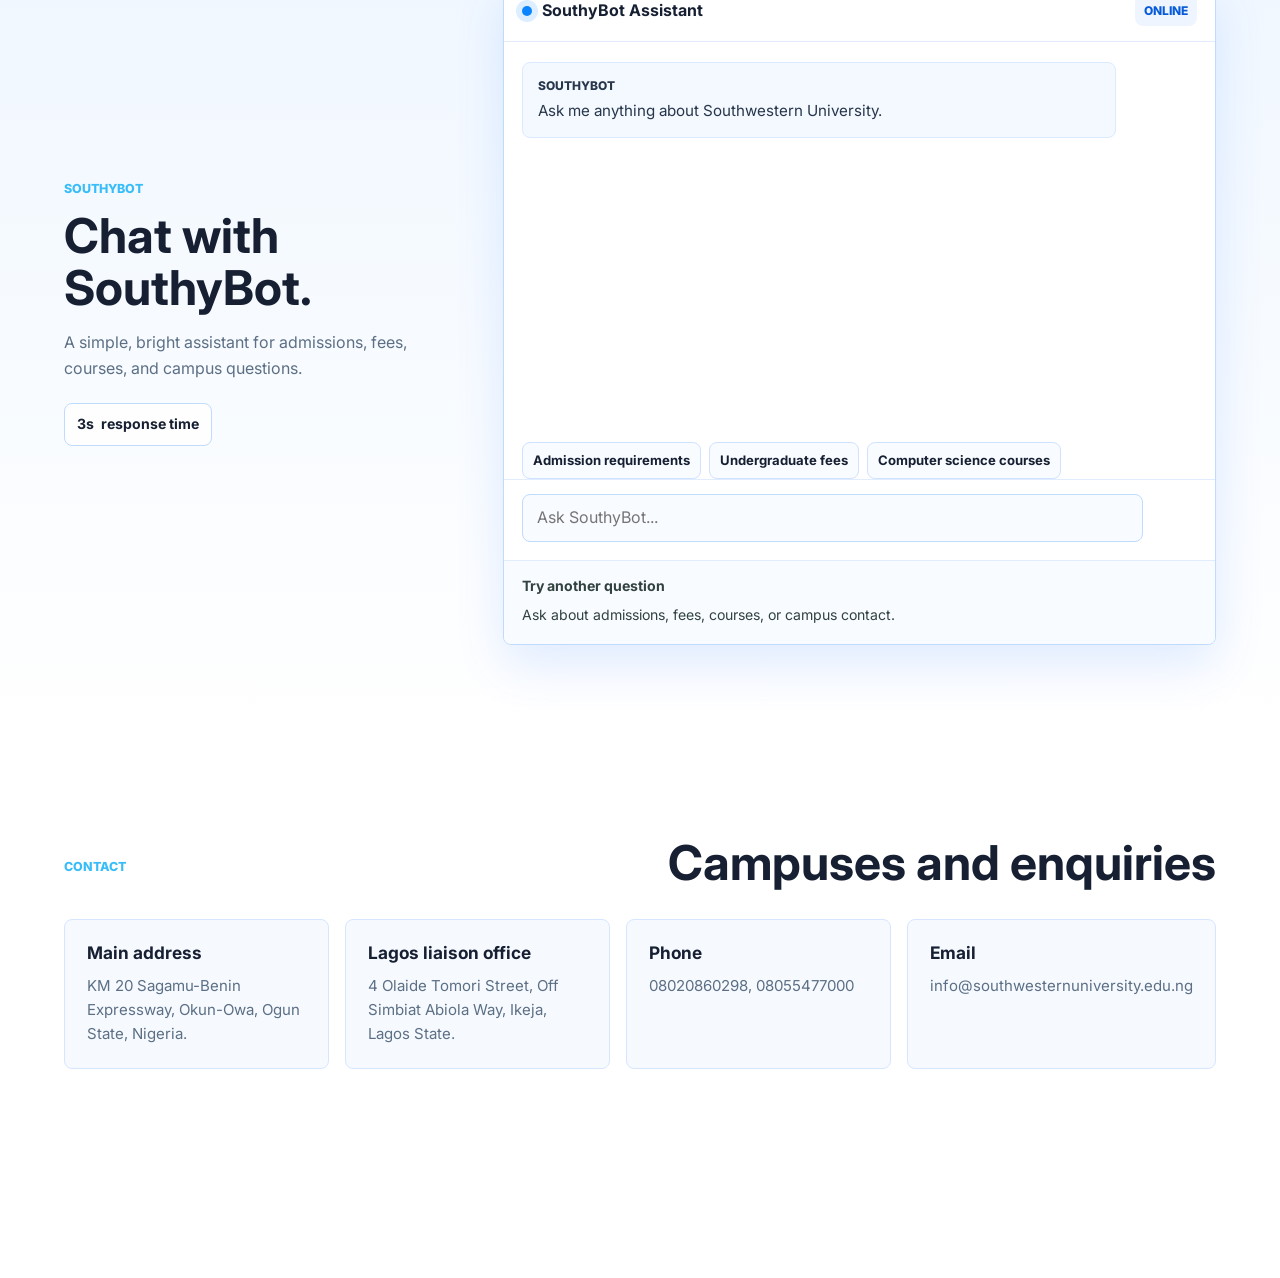
==== commit e1c78849: "Add files via upload" ====
--- a/index.html
+++ b/index.html
@@ -1,335 +1,335 @@
-<!doctype html>
-<html lang="en">
-  <head>
-    <meta charset="utf-8" />
-    <meta name="viewport" content="width=device-width, initial-scale=1" />
-    <title>Southwestern University, Nigeria</title>
-    <meta
-      name="description"
-      content="Demo frontend for Southwestern University, Nigeria with admissions, academics, fees, and SouthyBot."
-    />
-    <link rel="preconnect" href="https://fonts.googleapis.com" />
-    <link rel="preconnect" href="https://fonts.gstatic.com" crossorigin />
-    <link
-      href="https://fonts.googleapis.com/css2?family=Inter:wght@400;500;600;700;800&display=swap"
-      rel="stylesheet"
-    />
-    <link rel="stylesheet" href="./styles.css" />
-  </head>
-  <body>
-    <header class="site-header" data-header>
-      <a class="brand" href="#home" aria-label="Southwestern University home">
-        <span class="brand-mark">SU</span>
-        <span>
-          <strong>Southwestern University</strong>
-          <small>Nigeria</small>
-        </span>
-      </a>
-
-      <button class="icon-button nav-toggle" type="button" aria-label="Open navigation" data-nav-toggle>
-        <i data-lucide="menu"></i>
-      </button>
-
-      <nav class="site-nav" data-nav>
-        <a href="#about">About</a>
-        <a href="#programmes">Programmes</a>
-        <a href="#admissions">Admissions</a>
-        <a href="#fees">Fees</a>
-        <a href="#southybot">SouthyBot</a>
-        <a href="#contact">Contact</a>
-      </nav>
-
-      <div class="header-actions">
-        <a class="portal-link" href="./login.html">
-          <i data-lucide="log-in"></i>
-          Login
-        </a>
-        <a class="apply-link" href="https://mysun.edu.ng" target="_blank" rel="noreferrer">
-          <i data-lucide="external-link"></i>
-          Apply
-        </a>
-      </div>
-    </header>
-
-    <main>
-      <section class="hero" id="home">
-        <img
-          class="hero-image"
-          src="https://southwesternuniversity.edu.ng/wp-content/uploads/2018/07/home_slide1.jpg"
-          alt="Southwestern University campus"
-        />
-        <div class="hero-overlay"></div>
-        <div class="hero-content">
-          <p class="eyebrow">In God We Trust</p>
-          <h1>Southwestern University, Nigeria</h1>
-          <p class="hero-copy">
-            An intellectually vibrant university focused on teaching, learning, research,
-            and developing leaders across disciplines.
-          </p>
-          <div class="hero-actions">
-            <a class="primary-action" href="https://mysun.edu.ng" target="_blank" rel="noreferrer">
-              <i data-lucide="send"></i>
-              Start Application
-            </a>
-            <a class="secondary-action" href="#southybot">
-              <i data-lucide="message-circle"></i>
-              Ask SouthyBot
-            </a>
-          </div>
-        </div>
-      </section>
-
-      <section class="quick-links" aria-label="Quick links">
-        <a href="#programmes">
-          <i data-lucide="graduation-cap"></i>
-          <span>Explore Courses</span>
-        </a>
-        <a href="#fees">
-          <i data-lucide="wallet"></i>
-          <span>View Fees</span>
-        </a>
-        <a href="./login.html">
-          <i data-lucide="log-in"></i>
-          <span>Student Portal</span>
-        </a>
-        <a href="#contact">
-          <i data-lucide="map-pin"></i>
-          <span>Visit Campus</span>
-        </a>
-      </section>
-
-      <section class="section split-section" id="about">
-        <div>
-          <p class="section-label">About the University</p>
-          <h2>Excellence, mentoring, and productive citizenship.</h2>
-        </div>
-        <div class="about-copy">
-          <p>
-            Southwestern University Nigeria is described on its e-learning portal as an
-            internationally recognized, intellectually vibrant institution that is
-            accessible, community centered, technologically advanced, and responsive to
-            diverse educational needs.
-          </p>
-          <p>
-            The university is devoted to excellence in teaching, learning, and research,
-            with a focus on developing leaders who make a difference globally.
-          </p>
-        </div>
-      </section>
-
-      <section class="section" id="programmes">
-        <div class="section-heading">
-          <p class="section-label">Academics</p>
-          <h2>Programmes and faculties</h2>
-        </div>
-
-        <div class="faculty-grid">
-          <article class="faculty-card">
-            <img
-              src="https://southwesternuniversity.edu.ng/wp-content/uploads/2018/07/feature2.jpg"
-              alt="Students on campus"
-            />
-            <div>
-              <span>Faculty</span>
-              <h3>Pure and Applied Sciences</h3>
-              <p>Computer Science, Mathematics, Microbiology, Biochemistry, Chemistry, Physics, and related science programmes.</p>
-            </div>
-          </article>
-
-          <article class="faculty-card">
-            <img
-              src="https://southwesternuniversity.edu.ng/wp-content/uploads/2018/07/home_slide1.jpg"
-              alt="University learning environment"
-            />
-            <div>
-              <span>Faculty</span>
-              <h3>Social and Management Sciences</h3>
-              <p>Accounting, Banking and Finance, Business Administration, Economics, Marketing, Mass Communication, International Relations, and Political Science.</p>
-            </div>
-          </article>
-
-          <article class="faculty-card text-card">
-            <div class="faculty-icon"><i data-lucide="scale"></i></div>
-            <div>
-              <span>Faculty</span>
-              <h3>Law</h3>
-              <p>One of Southwestern University's listed academic faculties.</p>
-            </div>
-          </article>
-
-          <article class="faculty-card text-card">
-            <div class="faculty-icon"><i data-lucide="book-open-check"></i></div>
-            <div>
-              <span>School</span>
-              <h3>Postgraduate Studies</h3>
-              <p>Postgraduate options are represented in the demo fees data for PGD, MSc, and Ph.D students.</p>
-            </div>
-          </article>
-        </div>
-      </section>
-
-      <section class="section admissions-section" id="admissions">
-        <div class="section-heading">
-          <p class="section-label">Admissions</p>
-          <h2>Application flow</h2>
-        </div>
-
-        <div class="steps">
-          <article>
-            <span>01</span>
-            <h3>Create portal login</h3>
-            <p>Go to the admission portal and create an account with name, email, and phone number.</p>
-          </article>
-          <article>
-            <span>02</span>
-            <h3>Choose campus</h3>
-            <p>After login, select Conversion, Ikeja, or Main campus and complete the application details.</p>
-          </article>
-          <article>
-            <span>03</span>
-            <h3>Pay application fee</h3>
-            <p>Submit the online form and pay through card, USSD, or bank transfer.</p>
-          </article>
-          <article>
-            <span>04</span>
-            <h3>Check admission status</h3>
-            <p>Log back in after 24 hours to check status, pay acceptance fees, and print the admission letter.</p>
-          </article>
-        </div>
-      </section>
-
-      <section class="section fees-section" id="fees">
-        <div class="section-heading">
-          <p class="section-label">Tuition and Fees</p>
-          <h2>Fee summary</h2>
-        </div>
-
-        <div class="fee-table-wrap">
-          <table>
-            <thead>
-              <tr>
-                <th>Student category</th>
-                <th>Tuition per semester</th>
-              </tr>
-            </thead>
-            <tbody>
-              <tr>
-                <td>Undergraduate students</td>
-                <td>N610,000</td>
-              </tr>
-              <tr>
-                <td>PGD students</td>
-                <td>N180,000</td>
-              </tr>
-              <tr>
-                <td>MSc students</td>
-                <td>N230,000</td>
-              </tr>
-              <tr>
-                <td>Ph.D students</td>
-                <td>N230,000</td>
-              </tr>
-            </tbody>
-          </table>
-        </div>
-      </section>
-
-      <section class="section bot-section" id="southybot">
-        <div class="bot-copy">
-          <p class="section-label">SouthyBot</p>
-          <h2>Chat with SouthyBot.</h2>
-          <p>
-            A simple, bright assistant for admissions, fees, courses, and campus questions.
-          </p>
-          <div class="bot-stats" aria-label="SouthyBot status">
-            <span><strong>3s</strong> response time</span>
-          </div>
-        </div>
-
-        <div class="bot-panel" aria-label="SouthyBot demo panel">
-          <div class="bot-panel-header">
-            <div>
-              <span class="status-dot"></span>
-              <strong>SouthyBot Assistant</strong>
-            </div>
-            <span class="bot-mode">online</span>
-          </div>
-          <div class="chat-window" data-bot-transcript aria-live="polite">
-            <article class="chat-message assistant">
-              <span>SouthyBot</span>
-              <p>Ask me anything about Southwestern University.</p>
-            </article>
-          </div>
-          <div class="bot-suggestions" aria-label="Suggested questions" data-bot-suggestions></div>
-          <form class="bot-form" data-bot-form>
-            <div class="question-row">
-              <input
-                id="bot-question"
-                name="question"
-                type="search"
-                placeholder="Ask SouthyBot..."
-                autocomplete="off"
-                data-bot-question
-              />
-              <button class="icon-button send-button" type="submit" aria-label="Ask SouthyBot">
-                <i data-lucide="send"></i>
-              </button>
-            </div>
-          </form>
-          <div class="bot-context" data-bot-context>
-            Ask a question to get a helpful response.
-          </div>
-        </div>
-      </section>
-
-      <section class="section contact-section" id="contact">
-        <div class="section-heading">
-          <p class="section-label">Contact</p>
-          <h2>Campuses and enquiries</h2>
-        </div>
-
-        <div class="contact-grid">
-          <article>
-            <i data-lucide="map-pin"></i>
-            <h3>Main address</h3>
-            <p>KM 20 Sagamu-Benin Expressway, Okun-Owa, Ogun State, Nigeria.</p>
-          </article>
-          <article>
-            <i data-lucide="building-2"></i>
-            <h3>Lagos liaison office</h3>
-            <p>4 Olaide Tomori Street, Off Simbiat Abiola Way, Ikeja, Lagos State.</p>
-          </article>
-          <article>
-            <i data-lucide="phone"></i>
-            <h3>Phone</h3>
-            <p>08020860298, 08055477000</p>
-          </article>
-          <article>
-            <i data-lucide="mail"></i>
-            <h3>Email</h3>
-            <p>info@southwesternuniversity.edu.ng</p>
-          </article>
-        </div>
-      </section>
-    </main>
-
-    <footer class="site-footer">
-      <div>
-        <strong>Southwestern University, Nigeria</strong>
-        <p>Demo frontend for the SouthyBot project.</p>
-      </div>
-      <div class="footer-links">
-        <a href="https://southwesternuniversity.edu.ng/" target="_blank" rel="noreferrer">Official site</a>
-        <a href="https://mysun.edu.ng" target="_blank" rel="noreferrer">Portal</a>
-        <a href="./login.html">Demo login</a>
-      </div>
-    </footer>
-
-    <script src="./script.js?v=public-ui-2"></script>
-    <script
-      src="https://unpkg.com/lucide@latest/dist/umd/lucide.min.js"
-      async
-      onload="window.lucide && window.lucide.createIcons()"
-    ></script>
-  </body>
-</html>
+﻿<!doctype html>
+<html lang="en">
+  <head>
+    <meta charset="utf-8" />
+    <meta name="viewport" content="width=device-width, initial-scale=1" />
+    <title>Southwestern University, Nigeria</title>
+    <meta
+      name="description"
+      content="Demo frontend for Southwestern University, Nigeria with admissions, academics, fees, and SouthyBot."
+    />
+    <link rel="preconnect" href="https://fonts.googleapis.com" />
+    <link rel="preconnect" href="https://fonts.gstatic.com" crossorigin />
+    <link
+      href="https://fonts.googleapis.com/css2?family=Inter:wght@400;500;600;700;800&display=swap"
+      rel="stylesheet"
+    />
+    <link rel="stylesheet" href="./styles.css" />
+  </head>
+  <body>
+    <header class="site-header" data-header>
+      <a class="brand" href="#home" aria-label="Southwestern University home">
+        <span class="brand-mark">SU</span>
+        <span>
+          <strong>Southwestern University</strong>
+          <small>Nigeria</small>
+        </span>
+      </a>
+
+      <button class="icon-button nav-toggle" type="button" aria-label="Open navigation" data-nav-toggle>
+        <i data-lucide="menu"></i>
+      </button>
+
+      <nav class="site-nav" data-nav>
+        <a href="#about">About</a>
+        <a href="#programmes">Programmes</a>
+        <a href="#admissions">Admissions</a>
+        <a href="#fees">Fees</a>
+        <a href="#southybot">SouthyBot</a>
+        <a href="#contact">Contact</a>
+      </nav>
+
+      <div class="header-actions">
+        <a class="portal-link" href="./login.html">
+          <i data-lucide="log-in"></i>
+          Login
+        </a>
+        <a class="apply-link" href="https://mysun.edu.ng" target="_blank" rel="noreferrer">
+          <i data-lucide="external-link"></i>
+          Apply
+        </a>
+      </div>
+    </header>
+
+    <main>
+      <section class="hero" id="home">
+        <img
+          class="hero-image"
+          src="https://southwesternuniversity.edu.ng/wp-content/uploads/2018/07/home_slide1.jpg"
+          alt="Southwestern University campus"
+        />
+        <div class="hero-overlay"></div>
+        <div class="hero-content">
+          <p class="eyebrow">In God We Trust</p>
+          <h1>Southwestern University, Nigeria</h1>
+          <p class="hero-copy">
+            An intellectually vibrant university focused on teaching, learning, research,
+            and developing leaders across disciplines.
+          </p>
+          <div class="hero-actions">
+            <a class="primary-action" href="https://mysun.edu.ng" target="_blank" rel="noreferrer">
+              <i data-lucide="send"></i>
+              Start Application
+            </a>
+            <a class="secondary-action" href="#southybot">
+              <i data-lucide="message-circle"></i>
+              Ask SouthyBot
+            </a>
+          </div>
+        </div>
+      </section>
+
+      <section class="quick-links" aria-label="Quick links">
+        <a href="#programmes">
+          <i data-lucide="graduation-cap"></i>
+          <span>Explore Courses</span>
+        </a>
+        <a href="#fees">
+          <i data-lucide="wallet"></i>
+          <span>View Fees</span>
+        </a>
+        <a href="./login.html">
+          <i data-lucide="log-in"></i>
+          <span>Student Portal</span>
+        </a>
+        <a href="#contact">
+          <i data-lucide="map-pin"></i>
+          <span>Visit Campus</span>
+        </a>
+      </section>
+
+      <section class="section split-section" id="about">
+        <div>
+          <p class="section-label">About the University</p>
+          <h2>Excellence, mentoring, and productive citizenship.</h2>
+        </div>
+        <div class="about-copy">
+          <p>
+            Southwestern University Nigeria is described on its e-learning portal as an
+            internationally recognized, intellectually vibrant institution that is
+            accessible, community centered, technologically advanced, and responsive to
+            diverse educational needs.
+          </p>
+          <p>
+            The university is devoted to excellence in teaching, learning, and research,
+            with a focus on developing leaders who make a difference globally.
+          </p>
+        </div>
+      </section>
+
+      <section class="section" id="programmes">
+        <div class="section-heading">
+          <p class="section-label">Academics</p>
+          <h2>Programmes and faculties</h2>
+        </div>
+
+        <div class="faculty-grid">
+          <article class="faculty-card">
+            <img
+              src="https://southwesternuniversity.edu.ng/wp-content/uploads/2018/07/feature2.jpg"
+              alt="Students on campus"
+            />
+            <div>
+              <span>Faculty</span>
+              <h3>Pure and Applied Sciences</h3>
+              <p>Computer Science, Mathematics, Microbiology, Biochemistry, Chemistry, Physics, and related science programmes.</p>
+            </div>
+          </article>
+
+          <article class="faculty-card">
+            <img
+              src="https://southwesternuniversity.edu.ng/wp-content/uploads/2018/07/home_slide1.jpg"
+              alt="University learning environment"
+            />
+            <div>
+              <span>Faculty</span>
+              <h3>Social and Management Sciences</h3>
+              <p>Accounting, Banking and Finance, Business Administration, Economics, Marketing, Mass Communication, International Relations, and Political Science.</p>
+            </div>
+          </article>
+
+          <article class="faculty-card text-card">
+            <div class="faculty-icon"><i data-lucide="scale"></i></div>
+            <div>
+              <span>Faculty</span>
+              <h3>Law</h3>
+              <p>One of Southwestern University's listed academic faculties.</p>
+            </div>
+          </article>
+
+          <article class="faculty-card text-card">
+            <div class="faculty-icon"><i data-lucide="book-open-check"></i></div>
+            <div>
+              <span>School</span>
+              <h3>Postgraduate Studies</h3>
+              <p>Postgraduate options are represented in the demo fees data for PGD, MSc, and Ph.D students.</p>
+            </div>
+          </article>
+        </div>
+      </section>
+
+      <section class="section admissions-section" id="admissions">
+        <div class="section-heading">
+          <p class="section-label">Admissions</p>
+          <h2>Application flow</h2>
+        </div>
+
+        <div class="steps">
+          <article>
+            <span>01</span>
+            <h3>Create portal login</h3>
+            <p>Go to the admission portal and create an account with name, email, and phone number.</p>
+          </article>
+          <article>
+            <span>02</span>
+            <h3>Choose campus</h3>
+            <p>After login, select Conversion, Ikeja, or Main campus and complete the application details.</p>
+          </article>
+          <article>
+            <span>03</span>
+            <h3>Pay application fee</h3>
+            <p>Submit the online form and pay through card, USSD, or bank transfer.</p>
+          </article>
+          <article>
+            <span>04</span>
+            <h3>Check admission status</h3>
+            <p>Log back in after 24 hours to check status, pay acceptance fees, and print the admission letter.</p>
+          </article>
+        </div>
+      </section>
+
+      <section class="section fees-section" id="fees">
+        <div class="section-heading">
+          <p class="section-label">Tuition and Fees</p>
+          <h2>Fee summary</h2>
+        </div>
+
+        <div class="fee-table-wrap">
+          <table>
+            <thead>
+              <tr>
+                <th>Student category</th>
+                <th>Tuition per semester</th>
+              </tr>
+            </thead>
+            <tbody>
+              <tr>
+                <td>Undergraduate students</td>
+                <td>N610,000</td>
+              </tr>
+              <tr>
+                <td>PGD students</td>
+                <td>N180,000</td>
+              </tr>
+              <tr>
+                <td>MSc students</td>
+                <td>N230,000</td>
+              </tr>
+              <tr>
+                <td>Ph.D students</td>
+                <td>N230,000</td>
+              </tr>
+            </tbody>
+          </table>
+        </div>
+      </section>
+
+      <section class="section bot-section" id="southybot">
+        <div class="bot-copy">
+          <p class="section-label">SouthyBot</p>
+          <h2>Chat with SouthyBot.</h2>
+          <p>
+            A simple, bright assistant for admissions, fees, courses, and campus questions.
+          </p>
+          <div class="bot-stats" aria-label="SouthyBot status">
+            <span><strong>3s</strong> response time</span>
+          </div>
+        </div>
+
+        <div class="bot-panel" aria-label="SouthyBot demo panel">
+          <div class="bot-panel-header">
+            <div>
+              <span class="status-dot"></span>
+              <strong>SouthyBot Assistant</strong>
+            </div>
+            <span class="bot-mode">online</span>
+          </div>
+          <div class="chat-window" data-bot-transcript aria-live="polite">
+            <article class="chat-message assistant">
+              <span>SouthyBot</span>
+              <p>Ask me anything about Southwestern University.</p>
+            </article>
+          </div>
+          <div class="bot-suggestions" aria-label="Suggested questions" data-bot-suggestions></div>
+          <form class="bot-form" data-bot-form>
+            <div class="question-row">
+              <input
+                id="bot-question"
+                name="question"
+                type="search"
+                placeholder="Ask SouthyBot..."
+                autocomplete="off"
+                data-bot-question
+              />
+              <button class="icon-button send-button" type="submit" aria-label="Ask SouthyBot">
+                <i data-lucide="send"></i>
+              </button>
+            </div>
+          </form>
+          <div class="bot-context" data-bot-context>
+            Ask a question to get a helpful response.
+          </div>
+        </div>
+      </section>
+
+      <section class="section contact-section" id="contact">
+        <div class="section-heading">
+          <p class="section-label">Contact</p>
+          <h2>Campuses and enquiries</h2>
+        </div>
+
+        <div class="contact-grid">
+          <article>
+            <i data-lucide="map-pin"></i>
+            <h3>Main address</h3>
+            <p>KM 20 Sagamu-Benin Expressway, Okun-Owa, Ogun State, Nigeria.</p>
+          </article>
+          <article>
+            <i data-lucide="building-2"></i>
+            <h3>Lagos liaison office</h3>
+            <p>4 Olaide Tomori Street, Off Simbiat Abiola Way, Ikeja, Lagos State.</p>
+          </article>
+          <article>
+            <i data-lucide="phone"></i>
+            <h3>Phone</h3>
+            <p>08020860298, 08055477000</p>
+          </article>
+          <article>
+            <i data-lucide="mail"></i>
+            <h3>Email</h3>
+            <p>info@southwesternuniversity.edu.ng</p>
+          </article>
+        </div>
+      </section>
+    </main>
+
+    <footer class="site-footer">
+      <div>
+        <strong>Southwestern University, Nigeria</strong>
+        <p>Demo frontend for the SouthyBot project.</p>
+      </div>
+      <div class="footer-links">
+        <a href="https://southwesternuniversity.edu.ng/" target="_blank" rel="noreferrer">Official site</a>
+        <a href="https://mysun.edu.ng" target="_blank" rel="noreferrer">Portal</a>
+        <a href="./login.html">Demo login</a>
+      </div>
+    </footer>
+
+    <script src="./script.js?v=netlify-fallback-1"></script>
+    <script
+      src="https://unpkg.com/lucide@latest/dist/umd/lucide.min.js"
+      async
+      onload="window.lucide && window.lucide.createIcons()"
+    ></script>
+  </body>
+</html>
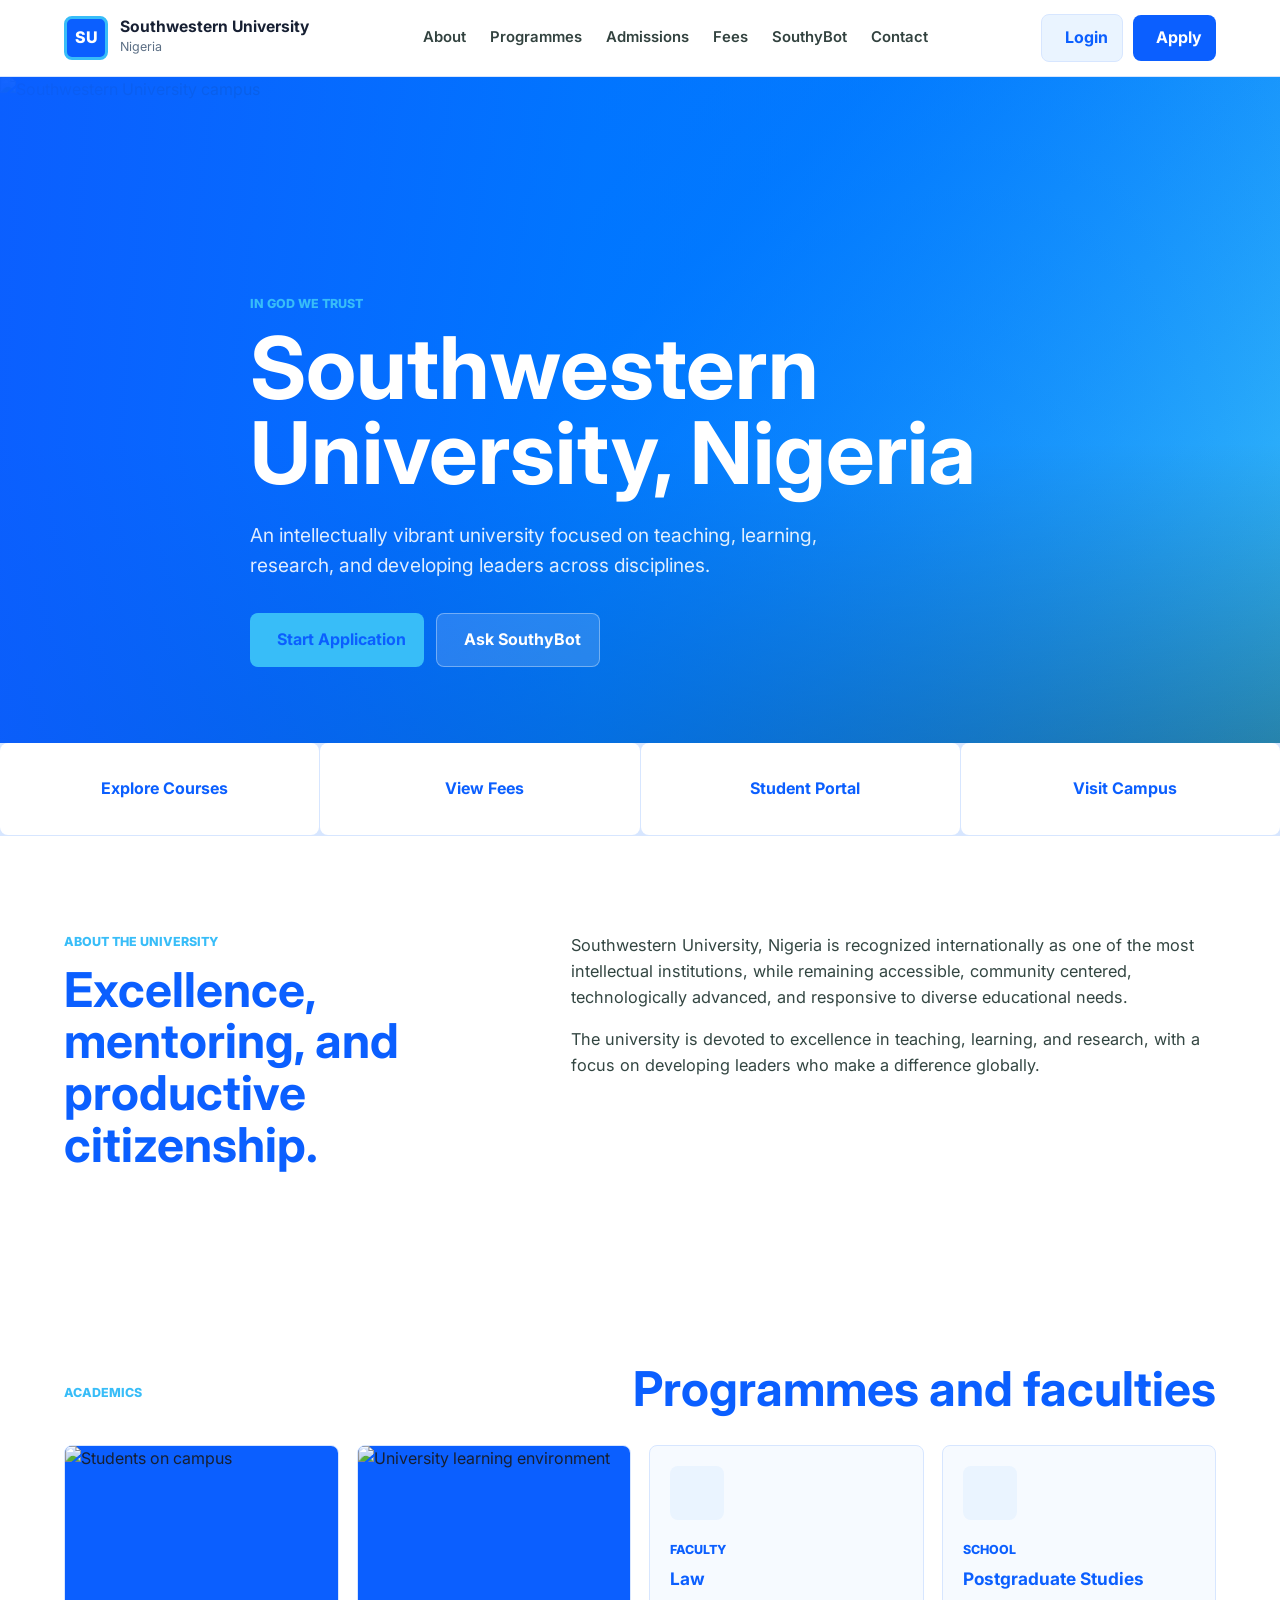
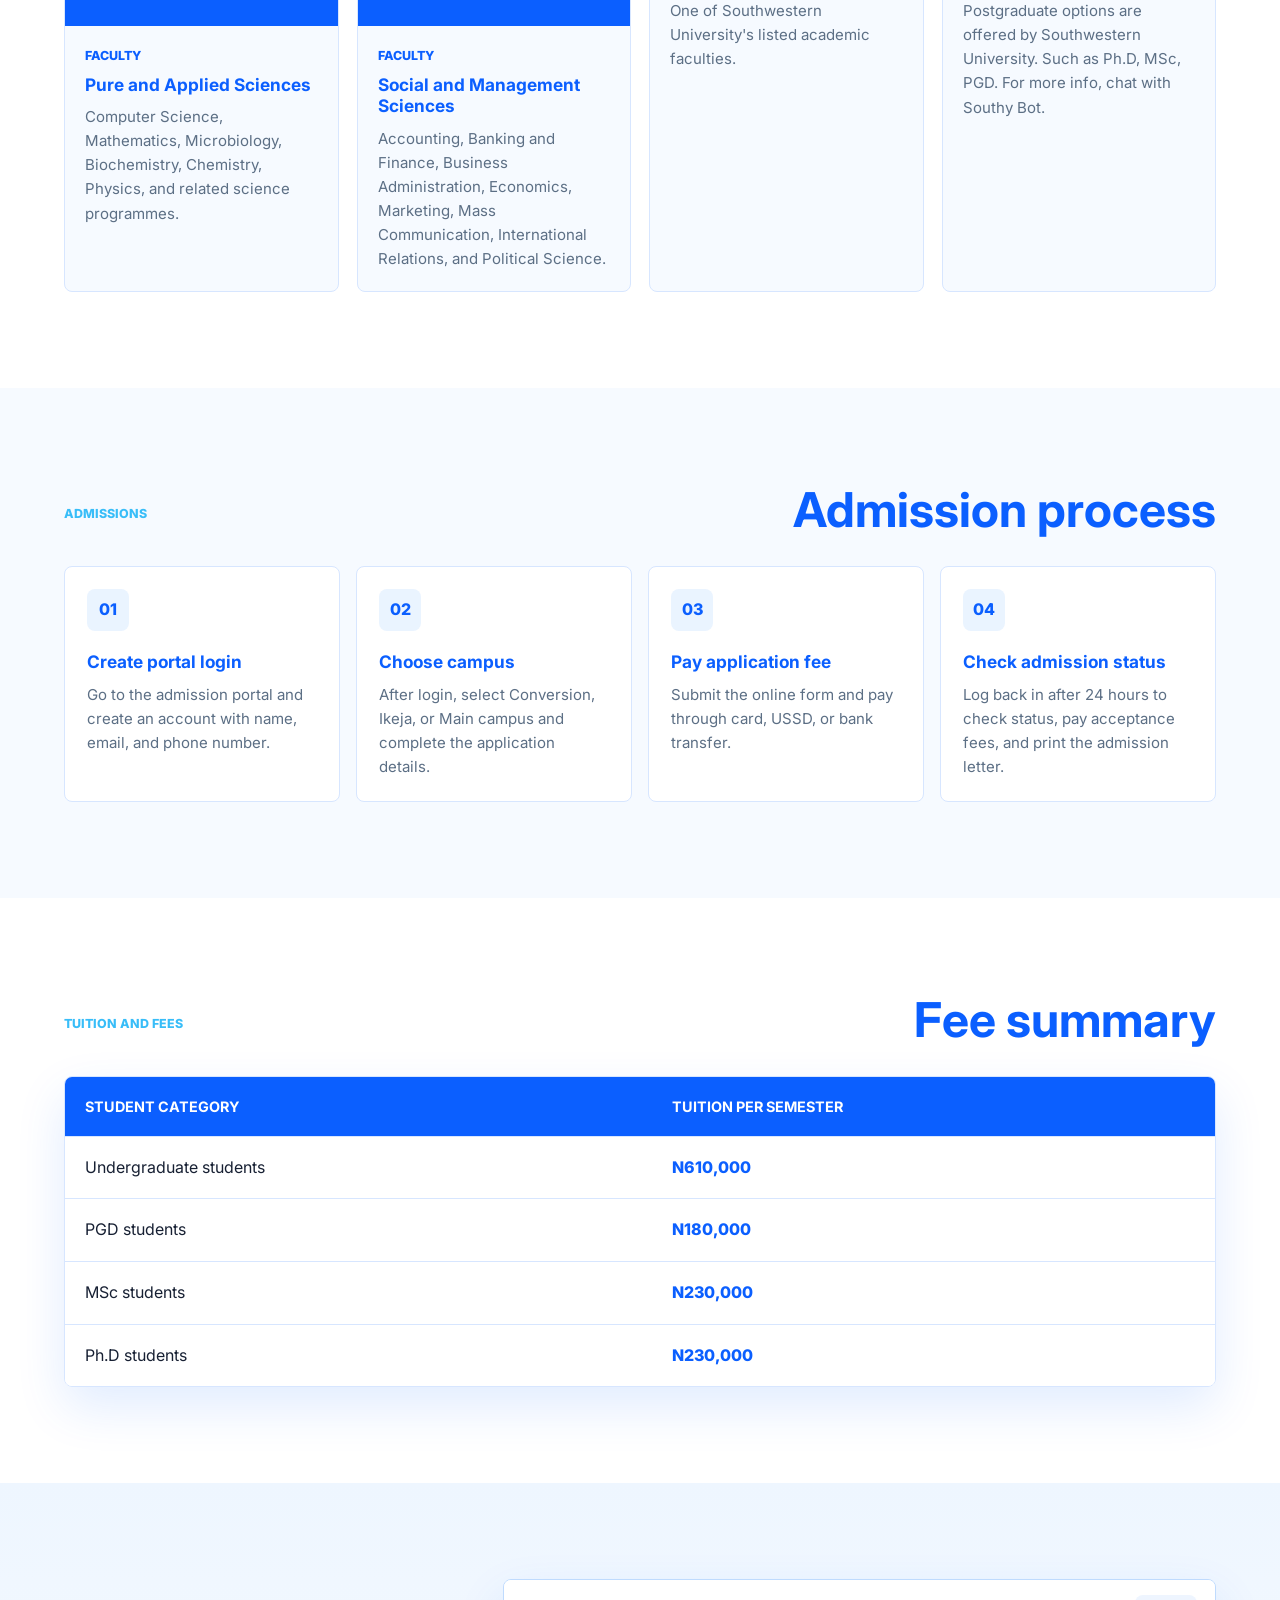
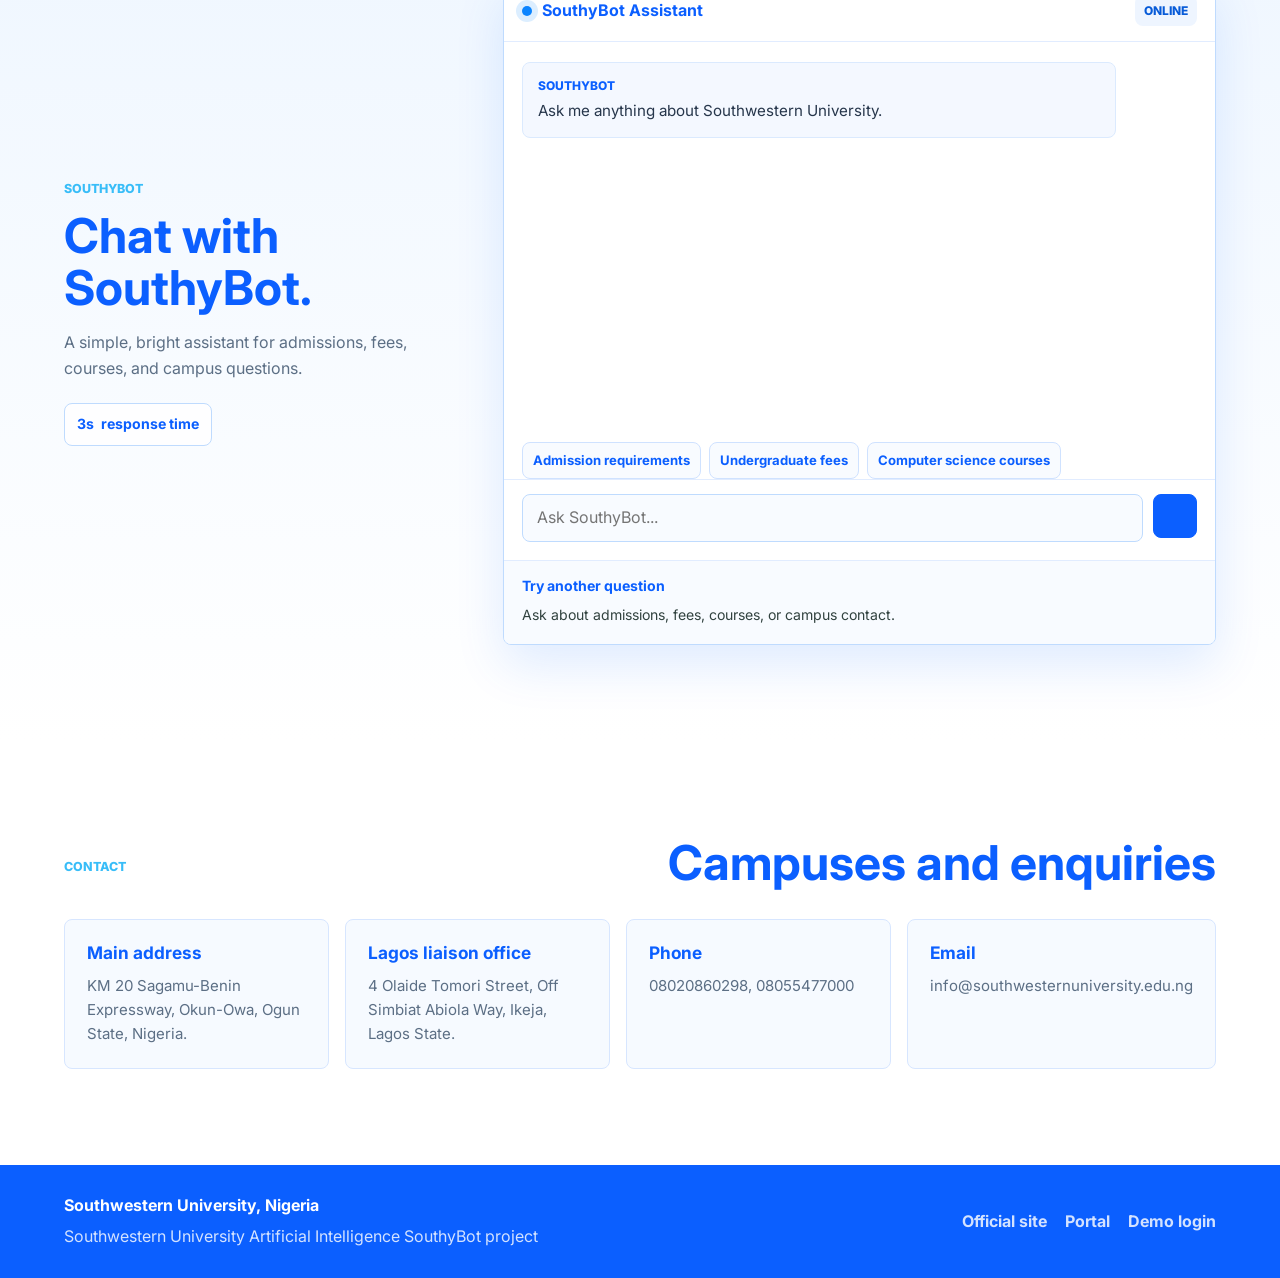
==== commit 9fb22891: "Add files via upload" ====
--- a/index.html
+++ b/index.html
@@ -6,7 +6,7 @@
     <title>Southwestern University, Nigeria</title>
     <meta
       name="description"
-      content="Demo frontend for Southwestern University, Nigeria with admissions, academics, fees, and SouthyBot."
+      content="Southwestern University Artificial Intelligence SouthyBot project."
     />
     <link rel="preconnect" href="https://fonts.googleapis.com" />
     <link rel="preconnect" href="https://fonts.gstatic.com" crossorigin />
@@ -14,7 +14,7 @@
       href="https://fonts.googleapis.com/css2?family=Inter:wght@400;500;600;700;800&display=swap"
       rel="stylesheet"
     />
-    <link rel="stylesheet" href="./styles.css" />
+    <link rel="stylesheet" href="./styles.css?v=hover-copy-1" />
   </head>
   <body>
     <header class="site-header" data-header>
@@ -105,10 +105,10 @@
         </div>
         <div class="about-copy">
           <p>
-            Southwestern University Nigeria is described on its e-learning portal as an
-            internationally recognized, intellectually vibrant institution that is
-            accessible, community centered, technologically advanced, and responsive to
-            diverse educational needs.
+            Southwestern University, Nigeria is recognized internationally as one of the
+            most intellectual institutions, while remaining
+            accessible, community centered, technologically advanced, and responsive to
+            diverse educational needs.
           </p>
           <p>
             The university is devoted to excellence in teaching, learning, and research,
@@ -162,7 +162,7 @@
             <div>
               <span>School</span>
               <h3>Postgraduate Studies</h3>
-              <p>Postgraduate options are represented in the demo fees data for PGD, MSc, and Ph.D students.</p>
+              <p>Postgraduate options are offered by Southwestern University. Such as Ph.D, MSc, PGD. For more info, chat with Southy Bot.</p>
             </div>
           </article>
         </div>
@@ -171,7 +171,7 @@
       <section class="section admissions-section" id="admissions">
         <div class="section-heading">
           <p class="section-label">Admissions</p>
-          <h2>Application flow</h2>
+          <h2>Admission process</h2>
         </div>
 
         <div class="steps">
@@ -316,7 +316,7 @@
     <footer class="site-footer">
       <div>
         <strong>Southwestern University, Nigeria</strong>
-        <p>Demo frontend for the SouthyBot project.</p>
+        <p>Southwestern University Artificial Intelligence SouthyBot project</p>
       </div>
       <div class="footer-links">
         <a href="https://southwesternuniversity.edu.ng/" target="_blank" rel="noreferrer">Official site</a>
@@ -325,7 +325,7 @@
       </div>
     </footer>
 
-    <script src="./script.js?v=netlify-fallback-1"></script>
+    <script src="./script.js?v=chat-personality-2"></script>
     <script
       src="https://unpkg.com/lucide@latest/dist/umd/lucide.min.js"
       async
--- a/styles.css
+++ b/styles.css
@@ -1,6 +1,8 @@
 :root {
   --blue-900: #0b5fff;
   --blue-700: #006fe6;
+  --green-900: #0b5fff;
+  --green-700: #006fe6;
   --gold-500: #38bdf8;
   --gold-100: #eaf4ff;
   --blue-700: #0b5fff;
@@ -598,7 +600,7 @@
 
 .chat-message p {
   margin: 0;
-  white-space: pre-line;
+  white-space: pre-wrap;
 }
 
 .chat-message.assistant {
